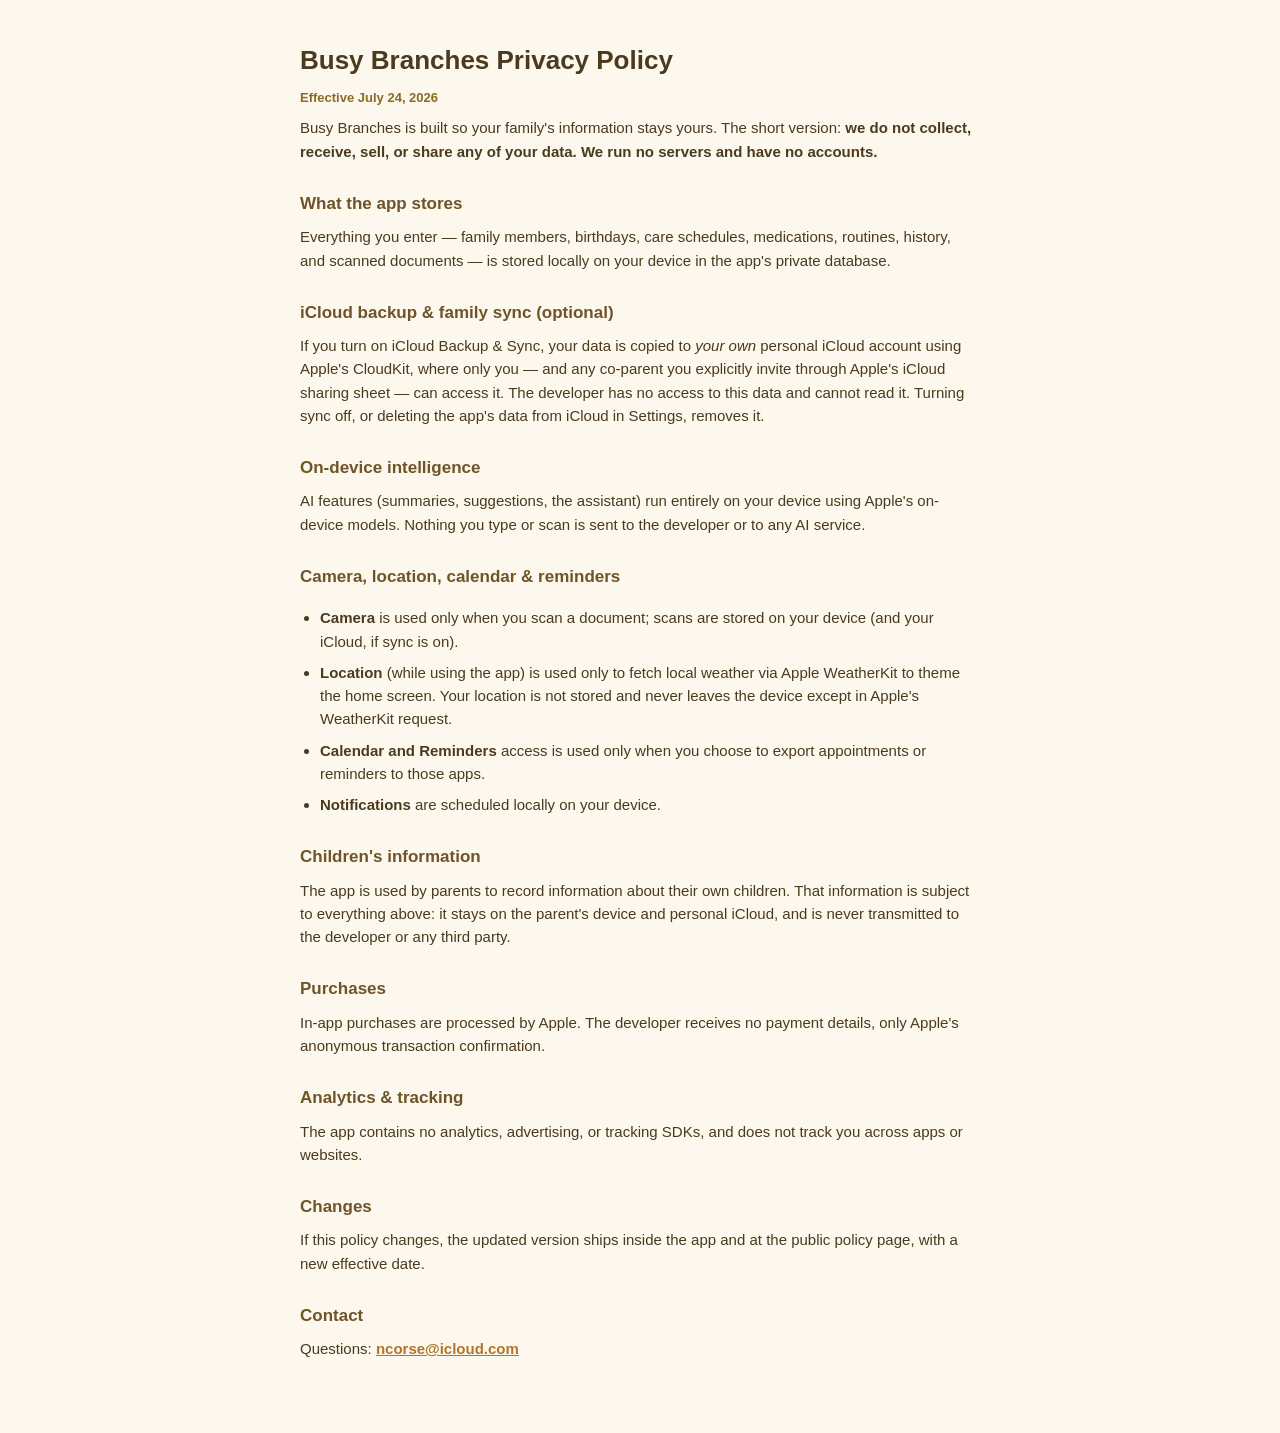
==== privacy.html @ e2dd02a3 "Busy Branches privacy policy and terms of use" ====
<!doctype html><html><head>
<meta charset="utf-8"><meta name="viewport" content="width=device-width, initial-scale=1">
<title>Busy Branches</title>
<style>
  body { font-family: -apple-system, sans-serif; background: #FDF8ED; color: #4A3A1E;
         margin: 0 auto; max-width: 680px; padding: 40px 20px 64px; line-height: 1.55; }
  h1 { font-size: 26px; font-weight: 800; margin: 0 0 4px; }
  h2 { font-size: 17px; font-weight: 800; margin: 28px 0 6px; color: #6E5428; }
  p, li { font-size: 15px; margin: 8px 0; }
  ul { padding-left: 20px; }
  .date { font-size: 13px; color: #8A6A25; font-weight: 600; }
  a { color: #B0742C; font-weight: 700; }
</style></head><body>

    <h1>Busy Branches Privacy Policy</h1>
    <p class="date">Effective July 24, 2026</p>

    <p>Busy Branches is built so your family's information stays yours. The short
    version: <strong>we do not collect, receive, sell, or share any of your
    data. We run no servers and have no accounts.</strong></p>

    <h2>What the app stores</h2>
    <p>Everything you enter — family members, birthdays, care schedules,
    medications, routines, history, and scanned documents — is stored locally on
    your device in the app's private database.</p>

    <h2>iCloud backup &amp; family sync (optional)</h2>
    <p>If you turn on iCloud Backup &amp; Sync, your data is copied to
    <em>your own</em> personal iCloud account using Apple's CloudKit, where only
    you — and any co-parent you explicitly invite through Apple's iCloud sharing
    sheet — can access it. The developer has no access to this data and cannot
    read it. Turning sync off, or deleting the app's data from iCloud in
    Settings, removes it.</p>

    <h2>On-device intelligence</h2>
    <p>AI features (summaries, suggestions, the assistant) run entirely on your
    device using Apple's on-device models. Nothing you type or scan is sent to
    the developer or to any AI service.</p>

    <h2>Camera, location, calendar &amp; reminders</h2>
    <ul>
      <li><strong>Camera</strong> is used only when you scan a document; scans
      are stored on your device (and your iCloud, if sync is on).</li>
      <li><strong>Location</strong> (while using the app) is used only to fetch
      local weather via Apple WeatherKit to theme the home screen. Your location
      is not stored and never leaves the device except in Apple's WeatherKit
      request.</li>
      <li><strong>Calendar and Reminders</strong> access is used only when you
      choose to export appointments or reminders to those apps.</li>
      <li><strong>Notifications</strong> are scheduled locally on your device.</li>
    </ul>

    <h2>Children's information</h2>
    <p>The app is used by parents to record information about their own
    children. That information is subject to everything above: it stays on the
    parent's device and personal iCloud, and is never transmitted to the
    developer or any third party.</p>

    <h2>Purchases</h2>
    <p>In-app purchases are processed by Apple. The developer receives no
    payment details, only Apple's anonymous transaction confirmation.</p>

    <h2>Analytics &amp; tracking</h2>
    <p>The app contains no analytics, advertising, or tracking SDKs, and does
    not track you across apps or websites.</p>

    <h2>Changes</h2>
    <p>If this policy changes, the updated version ships inside the app and at
    the public policy page, with a new effective date.</p>

    <h2>Contact</h2>
    <p>Questions: <a href="mailto:ncorse@icloud.com">ncorse@icloud.com</a></p>
    
</body></html>
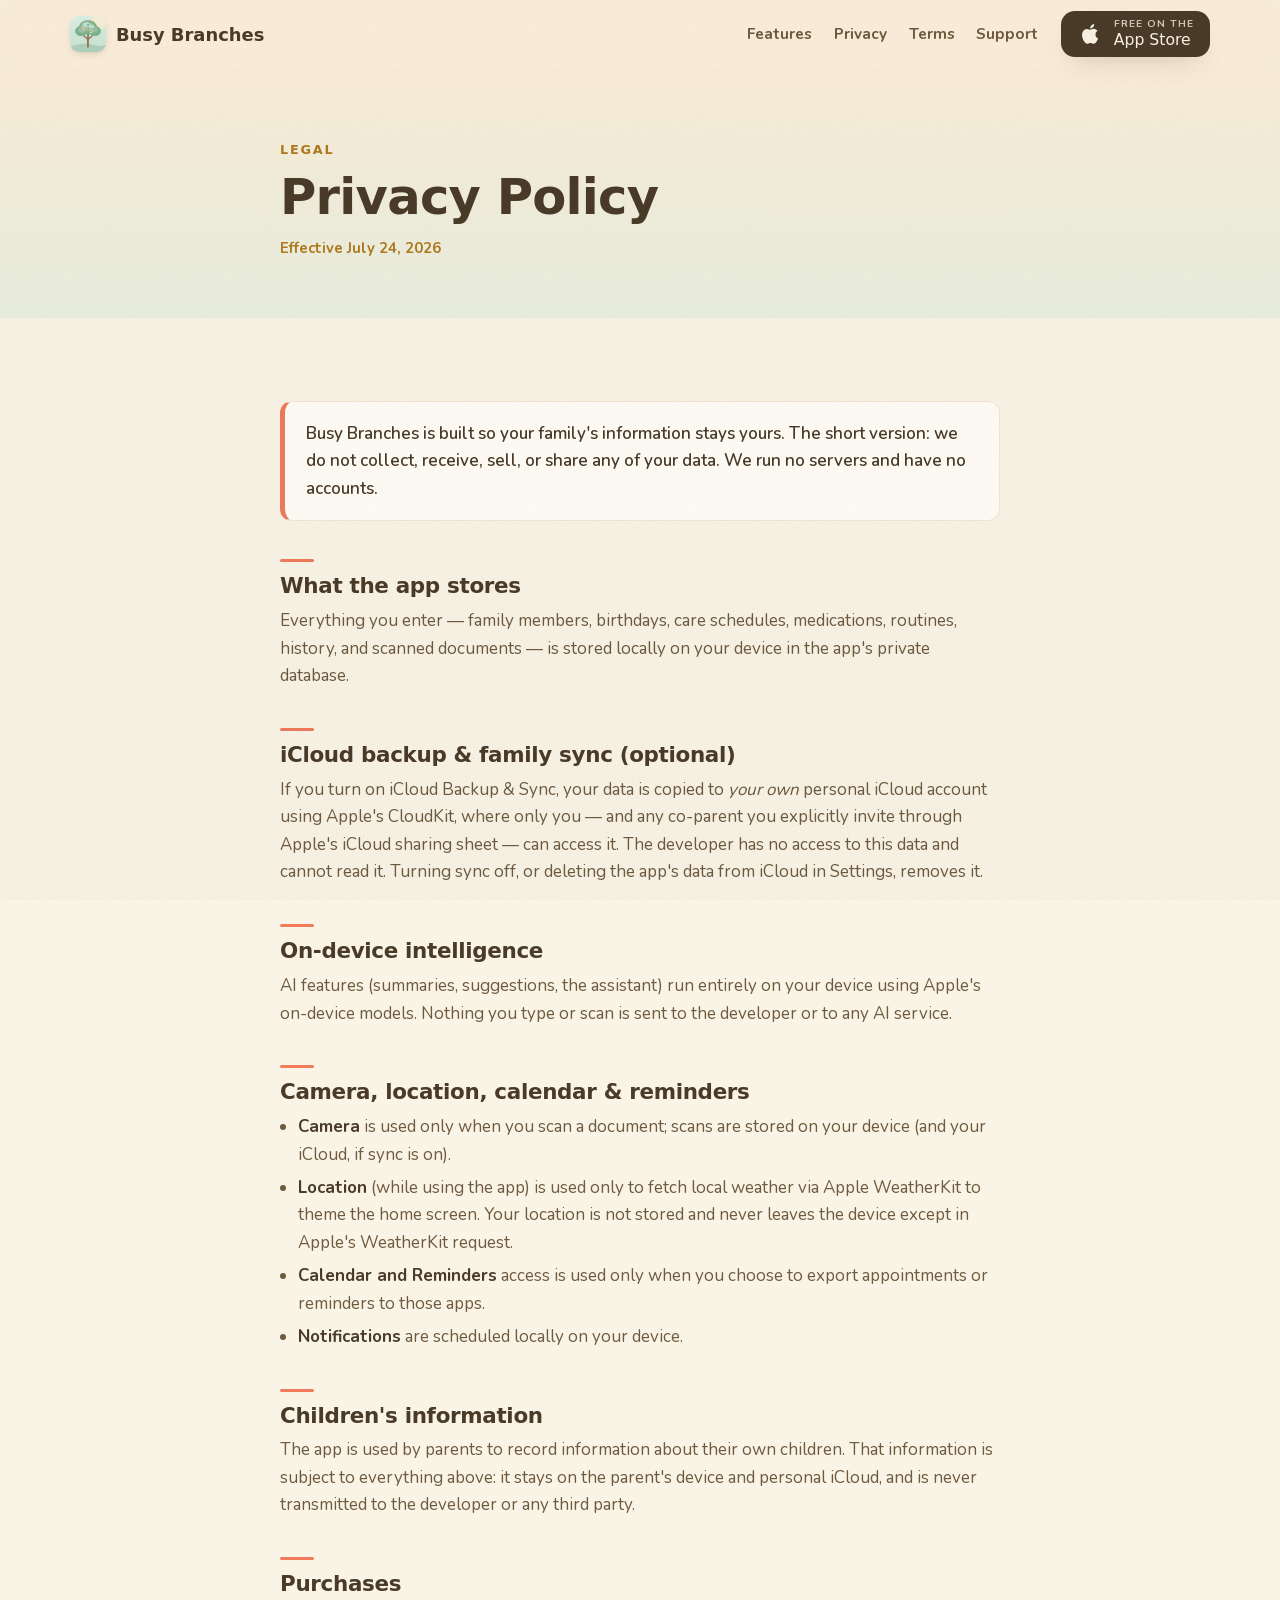
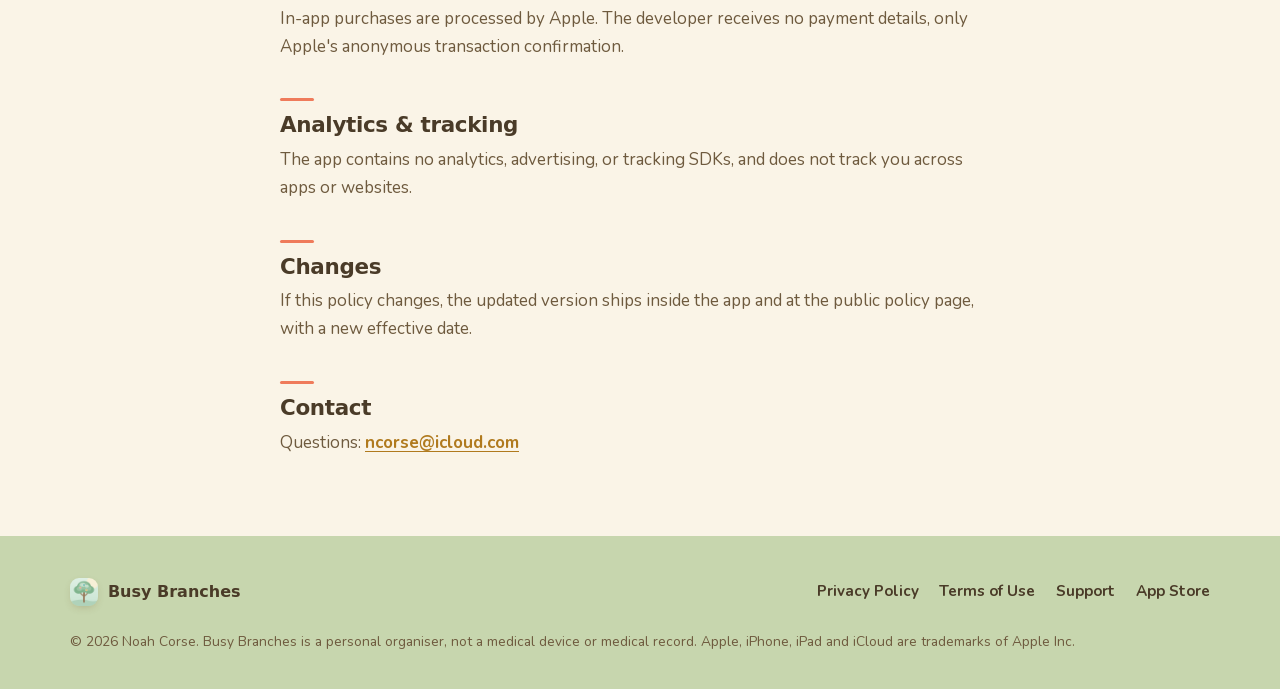
==== commit 7b3becc6: "feat: build the Busy Branches marketing site Replaces the redirect stub with a real four-page site: " ====
--- a/privacy.html
+++ b/privacy.html
@@ -1,74 +1,113 @@
-<!doctype html><html><head>
-<meta charset="utf-8"><meta name="viewport" content="width=device-width, initial-scale=1">
-<title>Busy Branches</title>
-<style>
-  body { font-family: -apple-system, sans-serif; background: #FDF8ED; color: #4A3A1E;
-         margin: 0 auto; max-width: 680px; padding: 40px 20px 64px; line-height: 1.55; }
-  h1 { font-size: 26px; font-weight: 800; margin: 0 0 4px; }
-  h2 { font-size: 17px; font-weight: 800; margin: 28px 0 6px; color: #6E5428; }
-  p, li { font-size: 15px; margin: 8px 0; }
-  ul { padding-left: 20px; }
-  .date { font-size: 13px; color: #8A6A25; font-weight: 600; }
-  a { color: #B0742C; font-weight: 700; }
-</style></head><body>
+<!doctype html>
+<html lang="en">
+<head>
+<meta charset="utf-8">
+<meta name="viewport" content="width=device-width, initial-scale=1">
+<title>Privacy Policy — Busy Branches</title>
+<meta name="description" content="Busy Branches collects nothing. No accounts, no servers, no analytics. Everything your family enters stays on your device and, if you choose, in your own iCloud.">
+<meta name="theme-color" content="#FBEED9">
+<link rel="icon" href="assets/appicon.png">
+<link rel="apple-touch-icon" href="assets/appicon.png">
+<link rel="canonical" href="https://ncorse-create.github.io/busybranches/privacy.html">
+<script>document.documentElement.className += " js";</script>
+<link rel="stylesheet" href="assets/css/site.css">
+</head>
+<body>
 
-    <h1>Busy Branches Privacy Policy</h1>
+<header class="nav" id="nav">
+  <div class="wrap nav-in">
+    <a class="brand" href="./">
+      <img src="assets/appicon.png" alt="" width="36" height="36">
+      Busy Branches
+    </a>
+    <nav class="nav-links">
+      <a href="./#features">Features</a>
+      <a href="privacy.html">Privacy</a>
+      <a href="terms.html">Terms</a>
+      <a href="support.html">Support</a>
+    </nav>
+    <a class="store" href="https://apps.apple.com/us/app/busy-branches/id6788784436">
+      <svg viewBox="0 0 24 24" aria-hidden="true"><path d="M17.05 12.54c-.02-2.3 1.88-3.4 1.96-3.46-1.07-1.56-2.73-1.78-3.32-1.8-1.41-.14-2.76.83-3.48.83-.72 0-1.83-.81-3-.79-1.55.02-2.97.9-3.76 2.28-1.6 2.78-.41 6.9 1.15 9.16.76 1.1 1.67 2.34 2.86 2.3 1.15-.05 1.58-.74 2.97-.74s1.78.74 3 .72c1.24-.02 2.02-1.13 2.78-2.24.87-1.28 1.23-2.52 1.25-2.59-.03-.01-2.4-.92-2.41-3.67zM14.9 5.6c.63-.77 1.06-1.83.94-2.9-.91.04-2.01.61-2.66 1.37-.59.68-1.1 1.76-.96 2.8 1.01.08 2.05-.51 2.68-1.27z"/></svg>
+      <span><span class="k">Free on the</span><span class="v">App Store</span></span>
+    </a>
+  </div>
+</header>
+
+<main>
+
+<section class="page-head">
+  <div class="narrow">
+    <p class="eyebrow">Legal</p>
+    <h1>Privacy Policy</h1>
     <p class="date">Effective July 24, 2026</p>
+  </div>
+</section>
 
-    <p>Busy Branches is built so your family's information stays yours. The short
-    version: <strong>we do not collect, receive, sell, or share any of your
-    data. We run no servers and have no accounts.</strong></p>
+<article class="section doc" style="padding-top:clamp(2.4rem,5vw,3.6rem)">
+  <div class="narrow">
+
+    <div class="callout">
+      <p>Busy Branches is built so your family's information stays yours. The short version: we do not collect, receive, sell, or share any of your data. We run no servers and have no accounts.</p>
+    </div>
 
     <h2>What the app stores</h2>
-    <p>Everything you enter — family members, birthdays, care schedules,
-    medications, routines, history, and scanned documents — is stored locally on
-    your device in the app's private database.</p>
+    <p>Everything you enter — family members, birthdays, care schedules, medications, routines, history, and scanned documents — is stored locally on your device in the app's private database.</p>
 
     <h2>iCloud backup &amp; family sync (optional)</h2>
-    <p>If you turn on iCloud Backup &amp; Sync, your data is copied to
-    <em>your own</em> personal iCloud account using Apple's CloudKit, where only
-    you — and any co-parent you explicitly invite through Apple's iCloud sharing
-    sheet — can access it. The developer has no access to this data and cannot
-    read it. Turning sync off, or deleting the app's data from iCloud in
-    Settings, removes it.</p>
+    <p>If you turn on iCloud Backup &amp; Sync, your data is copied to <em>your own</em> personal iCloud account using Apple's CloudKit, where only you — and any co-parent you explicitly invite through Apple's iCloud sharing sheet — can access it. The developer has no access to this data and cannot read it. Turning sync off, or deleting the app's data from iCloud in Settings, removes it.</p>
 
     <h2>On-device intelligence</h2>
-    <p>AI features (summaries, suggestions, the assistant) run entirely on your
-    device using Apple's on-device models. Nothing you type or scan is sent to
-    the developer or to any AI service.</p>
+    <p>AI features (summaries, suggestions, the assistant) run entirely on your device using Apple's on-device models. Nothing you type or scan is sent to the developer or to any AI service.</p>
 
     <h2>Camera, location, calendar &amp; reminders</h2>
     <ul>
-      <li><strong>Camera</strong> is used only when you scan a document; scans
-      are stored on your device (and your iCloud, if sync is on).</li>
-      <li><strong>Location</strong> (while using the app) is used only to fetch
-      local weather via Apple WeatherKit to theme the home screen. Your location
-      is not stored and never leaves the device except in Apple's WeatherKit
-      request.</li>
-      <li><strong>Calendar and Reminders</strong> access is used only when you
-      choose to export appointments or reminders to those apps.</li>
+      <li><strong>Camera</strong> is used only when you scan a document; scans are stored on your device (and your iCloud, if sync is on).</li>
+      <li><strong>Location</strong> (while using the app) is used only to fetch local weather via Apple WeatherKit to theme the home screen. Your location is not stored and never leaves the device except in Apple's WeatherKit request.</li>
+      <li><strong>Calendar and Reminders</strong> access is used only when you choose to export appointments or reminders to those apps.</li>
       <li><strong>Notifications</strong> are scheduled locally on your device.</li>
     </ul>
 
     <h2>Children's information</h2>
-    <p>The app is used by parents to record information about their own
-    children. That information is subject to everything above: it stays on the
-    parent's device and personal iCloud, and is never transmitted to the
-    developer or any third party.</p>
+    <p>The app is used by parents to record information about their own children. That information is subject to everything above: it stays on the parent's device and personal iCloud, and is never transmitted to the developer or any third party.</p>
 
     <h2>Purchases</h2>
-    <p>In-app purchases are processed by Apple. The developer receives no
-    payment details, only Apple's anonymous transaction confirmation.</p>
+    <p>In-app purchases are processed by Apple. The developer receives no payment details, only Apple's anonymous transaction confirmation.</p>
 
     <h2>Analytics &amp; tracking</h2>
-    <p>The app contains no analytics, advertising, or tracking SDKs, and does
-    not track you across apps or websites.</p>
+    <p>The app contains no analytics, advertising, or tracking SDKs, and does not track you across apps or websites.</p>
 
     <h2>Changes</h2>
-    <p>If this policy changes, the updated version ships inside the app and at
-    the public policy page, with a new effective date.</p>
+    <p>If this policy changes, the updated version ships inside the app and at the public policy page, with a new effective date.</p>
 
     <h2>Contact</h2>
     <p>Questions: <a href="mailto:ncorse@icloud.com">ncorse@icloud.com</a></p>
-    
-</body></html>+
+  </div>
+</article>
+
+</main>
+
+<footer class="foot">
+  <div class="wrap foot-in">
+    <a class="brand" href="./"><img src="assets/appicon.png" alt="" width="28" height="28" style="width:28px;height:28px">Busy Branches</a>
+    <nav>
+      <a href="privacy.html">Privacy Policy</a>
+      <a href="terms.html">Terms of Use</a>
+      <a href="support.html">Support</a>
+      <a href="https://apps.apple.com/us/app/busy-branches/id6788784436">App Store</a>
+    </nav>
+    <p class="fine">© 2026 Noah Corse. Busy Branches is a personal organiser, not a medical device or medical record. Apple, iPhone, iPad and iCloud are trademarks of Apple Inc.</p>
+  </div>
+</footer>
+
+<script>
+(function () {
+  var nav = document.getElementById('nav');
+  var onScroll = function () { nav.classList.toggle('scrolled', window.scrollY > 8); };
+  onScroll();
+  window.addEventListener('scroll', onScroll, { passive: true });
+})();
+</script>
+
+</body>
+</html>
--- a/assets/css/site.css
+++ b/assets/css/site.css
@@ -0,0 +1,645 @@
+/* Busy Branches — marketing site
+   Palette lifted verbatim from the app: FamilyCare/Theme/Theme.swift (Theme.goldenHour)
+   and FamilyCare/Theme/TreeTheme.swift (FCTheme.preset(.goldenHour)).
+   Fonts are self-hosted — this site makes zero third-party requests, same promise as the app. */
+
+/* ---------- fonts ---------- */
+@font-face {
+  font-family: 'Fredoka';
+  src: url('../fonts/Fredoka-latin.woff2') format('woff2');
+  font-weight: 300 700;
+  font-display: swap;
+  unicode-range: U+0000-00FF, U+0131, U+0152-0153, U+02BB-02BC, U+02C6, U+02DA, U+02DC, U+2000-206F, U+2074, U+20AC, U+2122, U+2191, U+2193, U+2212, U+2215, U+FEFF, U+FFFD;
+}
+@font-face {
+  font-family: 'Fredoka';
+  src: url('../fonts/Fredoka-latin-ext.woff2') format('woff2');
+  font-weight: 300 700;
+  font-display: swap;
+  unicode-range: U+0100-02BA, U+02BD-02C5, U+02C7-02CC, U+02CE-02D7, U+02DD-02FF, U+1E00-1EFF, U+2020, U+20A0-20AB, U+2113, U+2C60-2C7F, U+A720-A7FF;
+}
+@font-face {
+  font-family: 'Nunito';
+  src: url('../fonts/Nunito-latin.woff2') format('woff2');
+  font-weight: 200 900;
+  font-display: swap;
+  unicode-range: U+0000-00FF, U+0131, U+0152-0153, U+02BB-02BC, U+02C6, U+02DA, U+02DC, U+2000-206F, U+2074, U+20AC, U+2122, U+2191, U+2193, U+2212, U+2215, U+FEFF, U+FFFD;
+}
+@font-face {
+  font-family: 'Nunito';
+  src: url('../fonts/Nunito-latin-ext.woff2') format('woff2');
+  font-weight: 200 900;
+  font-display: swap;
+  unicode-range: U+0100-02BA, U+02BD-02C5, U+02C7-02CC, U+02CE-02D7, U+02DD-02FF, U+1E00-1EFF, U+2020, U+20A0-20AB, U+2113, U+2C60-2C7F, U+A720-A7FF;
+}
+
+/* ---------- tokens ---------- */
+:root {
+  /* chrome (Theme.goldenHour) */
+  --cream:       #FAF4E7;
+  --surface:     #FFFDF6;
+  --surface-alt: #F7EDD3;
+  --stroke:      #F1E8D2;
+  --ink:         #4A3B28;
+  --muted:       #6E5A3E;
+  --faint:       #B0A183;
+  --coral:       #EF7B5B;
+  --coral-soft:  #FDEAE2;
+  --gold:        #B07A1E;
+  --amber:       #E8A33D;
+  --amber-bg:    #FCEFD8;
+
+  /* scene (FCTheme.preset(.goldenHour)) */
+  --sky-1:    #FBEED9;
+  --sky-2:    #F7E3C8;
+  --sky-3:    #F2E9D8;
+  --sky-4:    #EAEFE0;
+  --canopy-1: #8FAF7A;
+  --canopy-2: #A9C48E;
+  --canopy-3: #C9DCA8;
+  --rim:      #E3D48F;
+  --trunk:    #8A6A47;
+  --ground-1: #E4D9B8;
+  --ground-m: #D8E0BC;
+  --ground-2: #C7D6AE;
+  --grass:    #A8BC82;
+
+  --shadow:      rgba(110, 84, 40, .30);
+  --shadow-soft: rgba(110, 84, 40, .12);
+
+  --radius: 22px;          /* Metrics.cardRadius */
+  --radius-sm: 12px;       /* Metrics.chipRadius */
+  --gutter: 20px;          /* Metrics.gutter */
+  --wrap: 1140px;
+
+  --display: 'Fredoka', ui-rounded, 'SF Pro Rounded', system-ui, sans-serif;
+  --body: 'Nunito', ui-rounded, 'SF Pro Rounded', system-ui, sans-serif;
+}
+
+/* ---------- base ---------- */
+*, *::before, *::after { box-sizing: border-box; }
+
+html { scroll-behavior: smooth; }
+
+body {
+  margin: 0;
+  background: var(--cream);
+  color: var(--ink);
+  font-family: var(--body);
+  font-size: 17px;
+  line-height: 1.62;
+  -webkit-font-smoothing: antialiased;
+  overflow-x: hidden;
+}
+
+/* Warm paper grain over the whole page — keeps the flat fills from reading as
+   digital. Pointer-events off so it never eats a click. */
+body::after {
+  content: '';
+  position: fixed;
+  inset: 0;
+  z-index: 999;
+  pointer-events: none;
+  opacity: .30;
+  mix-blend-mode: multiply;
+  background-image: url("data:image/svg+xml,%3Csvg xmlns='http://www.w3.org/2000/svg' width='160' height='160'%3E%3Cfilter id='n'%3E%3CfeTurbulence type='fractalNoise' baseFrequency='.82' numOctaves='3'/%3E%3CfeColorMatrix type='saturate' values='0'/%3E%3C/filter%3E%3Crect width='160' height='160' filter='url(%23n)' opacity='.42'/%3E%3C/svg%3E");
+}
+
+h1, h2, h3, h4 {
+  font-family: var(--display);
+  font-weight: 600;
+  line-height: 1.08;
+  letter-spacing: -.015em;
+  margin: 0;
+  text-wrap: balance;
+}
+
+p { margin: 0 0 1em; }
+p:last-child { margin-bottom: 0; }
+
+a { color: var(--gold); font-weight: 700; text-decoration-thickness: .08em; text-underline-offset: .18em; }
+a:hover { color: var(--coral); }
+
+/* height:auto is load-bearing — the width/height attributes on the screenshots
+   are there to reserve layout space, and without this they'd be used verbatim. */
+img { max-width: 100%; height: auto; display: block; }
+
+:focus-visible {
+  outline: 3px solid var(--coral);
+  outline-offset: 3px;
+  border-radius: 6px;
+}
+
+.wrap { width: min(100% - 2.5rem, var(--wrap)); margin-inline: auto; }
+.narrow { width: min(100% - 2.5rem, 720px); margin-inline: auto; }
+
+.eyebrow {
+  font-family: var(--display);
+  font-size: .8rem;
+  font-weight: 600;
+  letter-spacing: .14em;
+  text-transform: uppercase;
+  color: var(--gold);
+  margin: 0 0 .7rem;
+}
+
+.lede { font-size: 1.16rem; color: var(--muted); }
+
+/* ---------- buttons ---------- */
+.btn {
+  display: inline-flex;
+  align-items: center;
+  gap: .55rem;
+  font-family: var(--display);
+  font-weight: 600;
+  font-size: 1.02rem;
+  padding: .85rem 1.5rem;
+  border-radius: 999px;
+  border: 0;
+  text-decoration: none;
+  cursor: pointer;
+  transition: transform .22s cubic-bezier(.34, 1.4, .5, 1), box-shadow .22s ease, background .22s ease;
+}
+.btn-primary {
+  background: var(--coral);
+  color: #fff;
+  box-shadow: 0 10px 24px -8px rgba(239, 123, 91, .75);
+}
+.btn-primary:hover { transform: translateY(-2px) scale(1.02); color: #fff; box-shadow: 0 16px 30px -10px rgba(239, 123, 91, .85); }
+.btn-primary:active { transform: translateY(0) scale(.99); }
+.btn-ghost {
+  background: var(--surface);
+  color: var(--ink);
+  border: 1.5px solid var(--stroke);
+}
+.btn-ghost:hover { transform: translateY(-2px); color: var(--ink); border-color: var(--rim); }
+
+/* Apple-style store lockup, drawn in CSS so there's no remote badge image. */
+.store {
+  display: inline-flex;
+  align-items: center;
+  gap: .7rem;
+  background: var(--ink);
+  color: var(--cream);
+  padding: .7rem 1.4rem .75rem;
+  border-radius: 14px;
+  text-decoration: none;
+  font-family: var(--body);
+  box-shadow: 0 12px 26px -12px var(--shadow);
+  transition: transform .22s cubic-bezier(.34, 1.4, .5, 1), box-shadow .22s ease;
+}
+.store:hover { transform: translateY(-2px) scale(1.015); color: var(--cream); box-shadow: 0 18px 32px -14px var(--shadow); }
+.store svg { width: 26px; height: 26px; flex: none; fill: currentColor; }
+.store span { display: block; line-height: 1.12; }
+.store .k { font-size: .64rem; letter-spacing: .1em; text-transform: uppercase; opacity: .78; font-weight: 700; }
+.store .v { font-family: var(--display); font-size: 1.12rem; font-weight: 500; }
+
+/* ---------- nav ---------- */
+.nav {
+  position: sticky;
+  top: 0;
+  z-index: 60;
+  backdrop-filter: saturate(1.4) blur(14px);
+  -webkit-backdrop-filter: saturate(1.4) blur(14px);
+  background: color-mix(in srgb, var(--sky-1) 82%, transparent);
+  border-bottom: 1px solid transparent;
+  transition: border-color .3s ease, background .3s ease;
+}
+.nav.scrolled { border-bottom-color: var(--stroke); background: color-mix(in srgb, var(--cream) 90%, transparent); }
+.nav-in {
+  display: flex;
+  align-items: center;
+  gap: 1.4rem;
+  padding: .7rem 0;
+}
+.brand {
+  display: flex;
+  align-items: center;
+  gap: .62rem;
+  font-family: var(--display);
+  font-weight: 600;
+  font-size: 1.12rem;
+  color: var(--ink);
+  text-decoration: none;
+  margin-right: auto;
+}
+.brand img { width: 36px; height: 36px; border-radius: 9px; box-shadow: 0 3px 8px -3px var(--shadow); }
+.nav-links { display: flex; gap: 1.35rem; }
+.nav-links a {
+  color: var(--muted);
+  font-weight: 700;
+  font-size: .96rem;
+  text-decoration: none;
+  position: relative;
+}
+.nav-links a::after {
+  content: '';
+  position: absolute;
+  left: 0; right: 100%; bottom: -4px;
+  height: 2px;
+  border-radius: 2px;
+  background: var(--coral);
+  transition: right .28s ease;
+}
+.nav-links a:hover { color: var(--ink); }
+.nav-links a:hover::after { right: 0; }
+.nav .store { padding: .5rem 1rem .55rem; }
+.nav .store .v { font-size: .98rem; }
+
+@media (max-width: 800px) {
+  .nav-links { display: none; }
+}
+
+/* ---------- hero ---------- */
+.hero {
+  position: relative;
+  /* bottom padding reserves the hill band so copy never sits under it */
+  padding: clamp(3rem, 7vw, 5.5rem) 0 clamp(105px, 13vw, 190px);
+  background:
+    linear-gradient(180deg, var(--sky-1) 0%, var(--sky-2) 34%, var(--sky-3) 62%, var(--sky-4) 100%);
+  overflow: hidden;
+}
+.hero-grid {
+  position: relative;
+  z-index: 3;
+  display: grid;
+  grid-template-columns: 1.06fr .94fr;
+  gap: clamp(1.5rem, 4vw, 3.5rem);
+  align-items: end;
+}
+.hero-copy { padding-bottom: clamp(.5rem, 2vw, 1.5rem); }
+.hero h1 {
+  font-size: clamp(2.6rem, 6.2vw, 4.35rem);
+  margin-bottom: 1.1rem;
+}
+.hero h1 .leaf { color: var(--canopy-1); }
+.hero .lede { font-size: clamp(1.08rem, 1.7vw, 1.28rem); max-width: 30ch; }
+.hero-cta { display: flex; flex-wrap: wrap; gap: .9rem; align-items: center; margin-top: 1.9rem; }
+.hero-note {
+  margin-top: 1.15rem;
+  font-size: .93rem;
+  font-weight: 700;
+  color: var(--muted);
+  display: flex;
+  align-items: center;
+  gap: .5rem;
+}
+.hero-note svg { width: 15px; height: 15px; fill: var(--canopy-1); flex: none; }
+
+/* the phone rises out of the hills — the negative margin lets it dip into the
+   hill band the hero's bottom padding reserved, so its cropped base is hidden */
+.hero-shot {
+  position: relative;
+  justify-self: center;
+  width: min(100%, 340px);
+  filter: drop-shadow(0 34px 44px rgba(110, 84, 40, .26));
+  margin-bottom: calc(-1 * clamp(70px, 9vw, 130px));
+}
+
+/* sun + clouds live behind everything */
+.hero-sun {
+  position: absolute;
+  top: -70px; right: 8%;
+  width: 320px; height: 320px;
+  border-radius: 50%;
+  background: radial-gradient(circle, #FFF6DF 0%, rgba(227, 212, 143, .55) 45%, rgba(227, 212, 143, 0) 70%);
+  z-index: 1;
+}
+.cloud {
+  position: absolute;
+  z-index: 2;
+  fill: rgba(255, 253, 246, .82);
+  animation: drift 62s linear infinite;
+}
+/* Clouds stay in the band above the headline. They drift behind the copy, and
+   the copy has no backdrop, so anything lower would read as a smudge on the type. */
+.cloud.c1 { top: -6px; width: 150px; animation-duration: 78s; opacity: .55; }
+.cloud.c2 { top: 52px; width: 96px; animation-duration: 106s; animation-delay: -34s; opacity: .4; }
+
+@keyframes drift {
+  from { transform: translateX(-24vw); }
+  to   { transform: translateX(112vw); }
+}
+
+/* hills sit at the bottom of the hero and the phone overlaps them */
+.hero-hills {
+  position: absolute;
+  left: 0; right: 0; bottom: -1px;
+  z-index: 4;
+  pointer-events: none;
+  display: block;
+  width: 100%;
+}
+
+/* ---------- section shells ---------- */
+.section { padding: clamp(4rem, 8vw, 6.5rem) 0; position: relative; }
+.section-head { max-width: 44ch; margin-bottom: clamp(2.2rem, 4vw, 3.4rem); }
+.section-head h2 { font-size: clamp(2rem, 3.6vw, 2.85rem); margin-bottom: .8rem; }
+
+/* ---------- feature rows ---------- */
+.feature {
+  display: grid;
+  grid-template-columns: 1fr 1fr;
+  gap: clamp(2rem, 6vw, 5rem);
+  align-items: center;
+  padding: clamp(2.2rem, 5vw, 3.6rem) 0;
+}
+/* The .section-head is .wrap's first child, so the feature rows are children
+   2..5 — odd parity is what alternates them starting with media on the right. */
+.feature:nth-child(odd) .feature-media { order: -1; }
+.feature-text h3 { font-size: clamp(1.6rem, 2.6vw, 2.15rem); margin-bottom: .85rem; }
+.feature-text p { color: var(--muted); }
+
+.feature-list { list-style: none; padding: 0; margin: 1.3rem 0 0; display: grid; gap: .62rem; }
+.feature-list li {
+  display: flex;
+  gap: .68rem;
+  align-items: flex-start;
+  font-weight: 600;
+  font-size: 1rem;
+}
+.feature-list li::before {
+  content: '';
+  flex: none;
+  width: 20px; height: 20px;
+  margin-top: .18rem;
+  border-radius: 50%;
+  background: var(--coral-soft) url("data:image/svg+xml,%3Csvg xmlns='http://www.w3.org/2000/svg' viewBox='0 0 24 24' fill='none' stroke='%23EF7B5B' stroke-width='3.4' stroke-linecap='round' stroke-linejoin='round'%3E%3Cpolyline points='20 6 9 17 4 12'/%3E%3C/svg%3E") center / 13px no-repeat;
+}
+
+/* a phone standing on soft ground */
+.phone {
+  position: relative;
+  width: min(100%, 320px);
+  margin-inline: auto;
+}
+.phone img { border-radius: 0; filter: drop-shadow(0 26px 36px rgba(110, 84, 40, .24)); }
+.phone::after {
+  content: '';
+  position: absolute;
+  left: 8%; right: 8%;
+  bottom: -22px;
+  height: 26px;
+  border-radius: 50%;
+  background: radial-gradient(ellipse, var(--shadow) 0%, rgba(110, 84, 40, 0) 72%);
+  z-index: -1;
+}
+.phone.tilt { transform: rotate(-2.2deg); transition: transform .5s cubic-bezier(.2, .9, .3, 1.1); }
+.feature:nth-child(odd) .phone.tilt { transform: rotate(2.2deg); }
+.phone.tilt:hover { transform: rotate(0deg) translateY(-6px); }
+
+/* ---------- privacy band — the one dark moment ---------- */
+.band {
+  position: relative;
+  background: var(--ink);
+  color: var(--sky-1);
+  padding: clamp(4rem, 8vw, 6rem) 0;
+  overflow: hidden;
+}
+.band::before {
+  content: '';
+  position: absolute;
+  inset: 0;
+  background: radial-gradient(60% 90% at 78% 18%, rgba(227, 212, 143, .16), transparent 62%);
+}
+.band > * { position: relative; }
+.band h2 { font-size: clamp(2rem, 3.8vw, 2.9rem); color: var(--sky-1); margin-bottom: 1rem; }
+.band p { color: rgba(251, 238, 217, .82); }
+.band a { color: var(--rim); }
+.band a:hover { color: #fff; }
+.band-grid {
+  display: grid;
+  grid-template-columns: 1.15fr .85fr;
+  gap: clamp(2rem, 6vw, 4.5rem);
+  align-items: center;
+}
+.privacy-points { list-style: none; padding: 0; margin: 1.6rem 0 0; display: grid; gap: 1rem; }
+.privacy-points li { display: flex; gap: .85rem; align-items: flex-start; }
+.privacy-points strong { font-family: var(--display); font-weight: 600; display: block; color: var(--sky-1); font-size: 1.06rem; }
+.privacy-points span { color: rgba(251, 238, 217, .74); font-size: .97rem; line-height: 1.5; }
+.privacy-points .dot {
+  flex: none;
+  width: 34px; height: 34px;
+  border-radius: 50%;
+  background: rgba(201, 220, 168, .16);
+  display: grid;
+  place-items: center;
+}
+.privacy-points .dot svg { width: 17px; height: 17px; fill: var(--canopy-3); }
+
+/* ---------- gallery rail ---------- */
+.rail {
+  display: flex;
+  gap: 1.4rem;
+  overflow-x: auto;
+  scroll-snap-type: x mandatory;
+  padding: .6rem calc(50vw - var(--wrap) / 2) 2.6rem;
+  scrollbar-width: thin;
+  scrollbar-color: var(--rim) transparent;
+}
+@media (max-width: 1180px) { .rail { padding-inline: 1.25rem; } }
+.rail::-webkit-scrollbar { height: 8px; }
+.rail::-webkit-scrollbar-thumb { background: var(--rim); border-radius: 99px; }
+.rail figure {
+  margin: 0;
+  flex: none;
+  width: 234px;
+  scroll-snap-align: center;
+}
+.rail img {
+  filter: drop-shadow(0 18px 26px rgba(110, 84, 40, .2));
+  transition: transform .4s cubic-bezier(.2, .9, .3, 1.1);
+}
+.rail figure:hover img { transform: translateY(-8px); }
+.rail figcaption {
+  margin-top: 1rem;
+  font-family: var(--display);
+  font-weight: 500;
+  font-size: .95rem;
+  color: var(--muted);
+  text-align: center;
+}
+
+/* ---------- pricing ---------- */
+.plans {
+  display: grid;
+  grid-template-columns: repeat(2, minmax(0, 1fr));
+  gap: 1.5rem;
+  align-items: start;
+}
+.plan {
+  background: var(--surface);
+  border: 1.5px solid var(--stroke);
+  border-radius: var(--radius);
+  padding: 1.9rem 1.7rem;
+  box-shadow: 0 18px 30px -24px var(--shadow);
+}
+.plan.pro { border-color: var(--rim); background: linear-gradient(170deg, var(--surface) 0%, var(--amber-bg) 100%); }
+.plan h3 { font-size: 1.42rem; margin-bottom: .3rem; }
+.plan .price { font-family: var(--display); font-weight: 600; font-size: 2.1rem; color: var(--ink); line-height: 1.1; }
+.plan .price small { font-family: var(--body); font-size: .92rem; font-weight: 700; color: var(--faint); }
+.plan ul { list-style: none; padding: 0; margin: 1.2rem 0 0; display: grid; gap: .5rem; }
+.plan li { display: flex; gap: .6rem; font-size: .98rem; color: var(--muted); font-weight: 600; }
+.plan li::before { content: '✦'; color: var(--gold); flex: none; }
+.tag {
+  display: inline-block;
+  font-family: var(--display);
+  font-size: .7rem;
+  letter-spacing: .1em;
+  text-transform: uppercase;
+  font-weight: 600;
+  padding: .28rem .7rem;
+  border-radius: 999px;
+  background: var(--coral-soft);
+  color: var(--coral);
+  margin-bottom: .9rem;
+}
+.plan.pro .tag { background: rgba(176, 122, 30, .14); color: var(--gold); }
+
+/* ---------- faq ---------- */
+.faq { display: grid; gap: .75rem; max-width: 780px; }
+.faq details {
+  background: var(--surface);
+  border: 1.5px solid var(--stroke);
+  border-radius: var(--radius-sm);
+  padding: 1.05rem 1.3rem;
+  transition: border-color .25s ease;
+}
+.faq details[open] { border-color: var(--rim); }
+.faq summary {
+  cursor: pointer;
+  list-style: none;
+  font-family: var(--display);
+  font-weight: 500;
+  font-size: 1.06rem;
+  display: flex;
+  align-items: center;
+  gap: .8rem;
+}
+.faq summary::-webkit-details-marker { display: none; }
+.faq summary::after {
+  content: '';
+  margin-left: auto;
+  flex: none;
+  width: 11px; height: 11px;
+  border-right: 2.6px solid var(--gold);
+  border-bottom: 2.6px solid var(--gold);
+  transform: rotate(45deg) translate(-2px, -2px);
+  transition: transform .3s cubic-bezier(.34, 1.3, .5, 1);
+}
+.faq details[open] summary::after { transform: rotate(-135deg) translate(-2px, -2px); }
+.faq p { margin-top: .8rem; color: var(--muted); font-size: 1rem; }
+
+/* ---------- closing call ---------- */
+.closer {
+  position: relative;
+  text-align: center;
+  padding: clamp(4rem, 8vw, 6rem) 0 0;
+  background: linear-gradient(180deg, var(--cream) 0%, var(--sky-4) 100%);
+  overflow: hidden;
+}
+.closer h2 { font-size: clamp(2.1rem, 4.4vw, 3.2rem); margin-bottom: 1rem; }
+.closer .lede { margin-inline: auto; max-width: 46ch; }
+.closer .store { margin-top: 2rem; }
+.closer-hills { display: block; width: 100%; margin-top: clamp(2rem, 5vw, 3.5rem); }
+
+/* ---------- footer ---------- */
+.foot {
+  background: var(--ground-2);
+  padding: 2.6rem 0 2.2rem;
+  font-size: .95rem;
+}
+.foot-in { display: flex; flex-wrap: wrap; gap: 1.2rem 2rem; align-items: center; }
+.foot .brand { font-size: 1rem; }
+.foot nav { display: flex; flex-wrap: wrap; gap: 1.3rem; margin-left: auto; }
+.foot nav a { color: var(--ink); font-weight: 700; text-decoration: none; }
+.foot nav a:hover { text-decoration: underline; }
+.foot .fine { width: 100%; color: var(--muted); font-size: .86rem; margin-top: .4rem; }
+
+/* ---------- reveal on load / scroll ----------
+   Progressive enhancement: content is visible by default and only starts
+   hidden once the inline head script has proved JavaScript is running. With
+   JS off (or broken) the page reads normally instead of rendering blank. */
+.js .reveal { opacity: 0; transform: translateY(22px); }
+.js .reveal.in { opacity: 1; transform: none; transition: opacity .7s ease, transform .7s cubic-bezier(.2, .8, .3, 1); }
+.js .reveal.d1 { transition-delay: .09s; }
+.js .reveal.d2 { transition-delay: .18s; }
+.js .reveal.d3 { transition-delay: .27s; }
+.js .reveal.d4 { transition-delay: .36s; }
+
+/* ---------- article pages (privacy / terms / support) ---------- */
+.page-head {
+  background: linear-gradient(180deg, var(--sky-1) 0%, var(--sky-4) 100%);
+  padding: clamp(2.8rem, 6vw, 4.4rem) 0 clamp(2.4rem, 5vw, 3.6rem);
+  position: relative;
+  overflow: hidden;
+}
+.page-head h1 { font-size: clamp(2.1rem, 4.6vw, 3.1rem); }
+.page-head .date { font-family: var(--body); font-weight: 700; color: var(--gold); font-size: .93rem; margin-top: .7rem; }
+
+.doc { padding: clamp(2.4rem, 5vw, 3.6rem) 0 clamp(3.5rem, 7vw, 5rem); }
+.doc h2 {
+  font-size: 1.34rem;
+  margin: 2.4rem 0 .6rem;
+  color: var(--ink);
+}
+.doc h2:first-child { margin-top: 0; }
+.doc h2::before {
+  content: '';
+  display: block;
+  width: 34px;
+  height: 3px;
+  border-radius: 2px;
+  background: var(--coral);
+  margin-bottom: .75rem;
+}
+.doc p, .doc li { color: var(--muted); }
+.doc ul { padding-left: 1.15rem; margin: .6rem 0 1rem; }
+.doc li { margin: .35rem 0; }
+.doc strong { color: var(--ink); }
+.callout {
+  background: var(--surface);
+  border: 1.5px solid var(--stroke);
+  border-left: 5px solid var(--coral);
+  border-radius: var(--radius-sm);
+  padding: 1.1rem 1.3rem;
+  margin: 1.6rem 0;
+}
+.callout p { color: var(--ink); font-weight: 600; }
+
+/* support page cards */
+.cards { display: grid; grid-template-columns: repeat(auto-fit, minmax(250px, 1fr)); gap: 1.3rem; }
+.card {
+  background: var(--surface);
+  border: 1.5px solid var(--stroke);
+  border-radius: var(--radius);
+  padding: 1.5rem 1.45rem;
+  box-shadow: 0 18px 30px -26px var(--shadow);
+}
+.card h3 { font-size: 1.16rem; margin-bottom: .5rem; }
+.card p { color: var(--muted); font-size: .97rem; }
+
+/* ---------- responsive ---------- */
+@media (max-width: 900px) {
+  .hero-grid { grid-template-columns: 1fr; }
+  .hero-copy { padding-bottom: 1.5rem; text-align: center; }
+  .hero .lede { margin-inline: auto; }
+  .hero-cta, .hero-note { justify-content: center; }
+  .hero-shot { width: min(76%, 300px); }
+  .feature { grid-template-columns: 1fr; gap: 2.2rem; }
+  .feature:nth-child(odd) .feature-media { order: 0; }
+  .band-grid { grid-template-columns: 1fr; }
+  .plans { grid-template-columns: 1fr; }
+  .section-head { margin-inline: auto; text-align: center; }
+  .foot nav { margin-left: 0; }
+}
+
+@media (prefers-reduced-motion: reduce) {
+  html { scroll-behavior: auto; }
+  *, *::before, *::after {
+    animation-duration: .001ms !important;
+    animation-iteration-count: 1 !important;
+    transition-duration: .001ms !important;
+  }
+  .js .reveal { opacity: 1; transform: none; }
+}
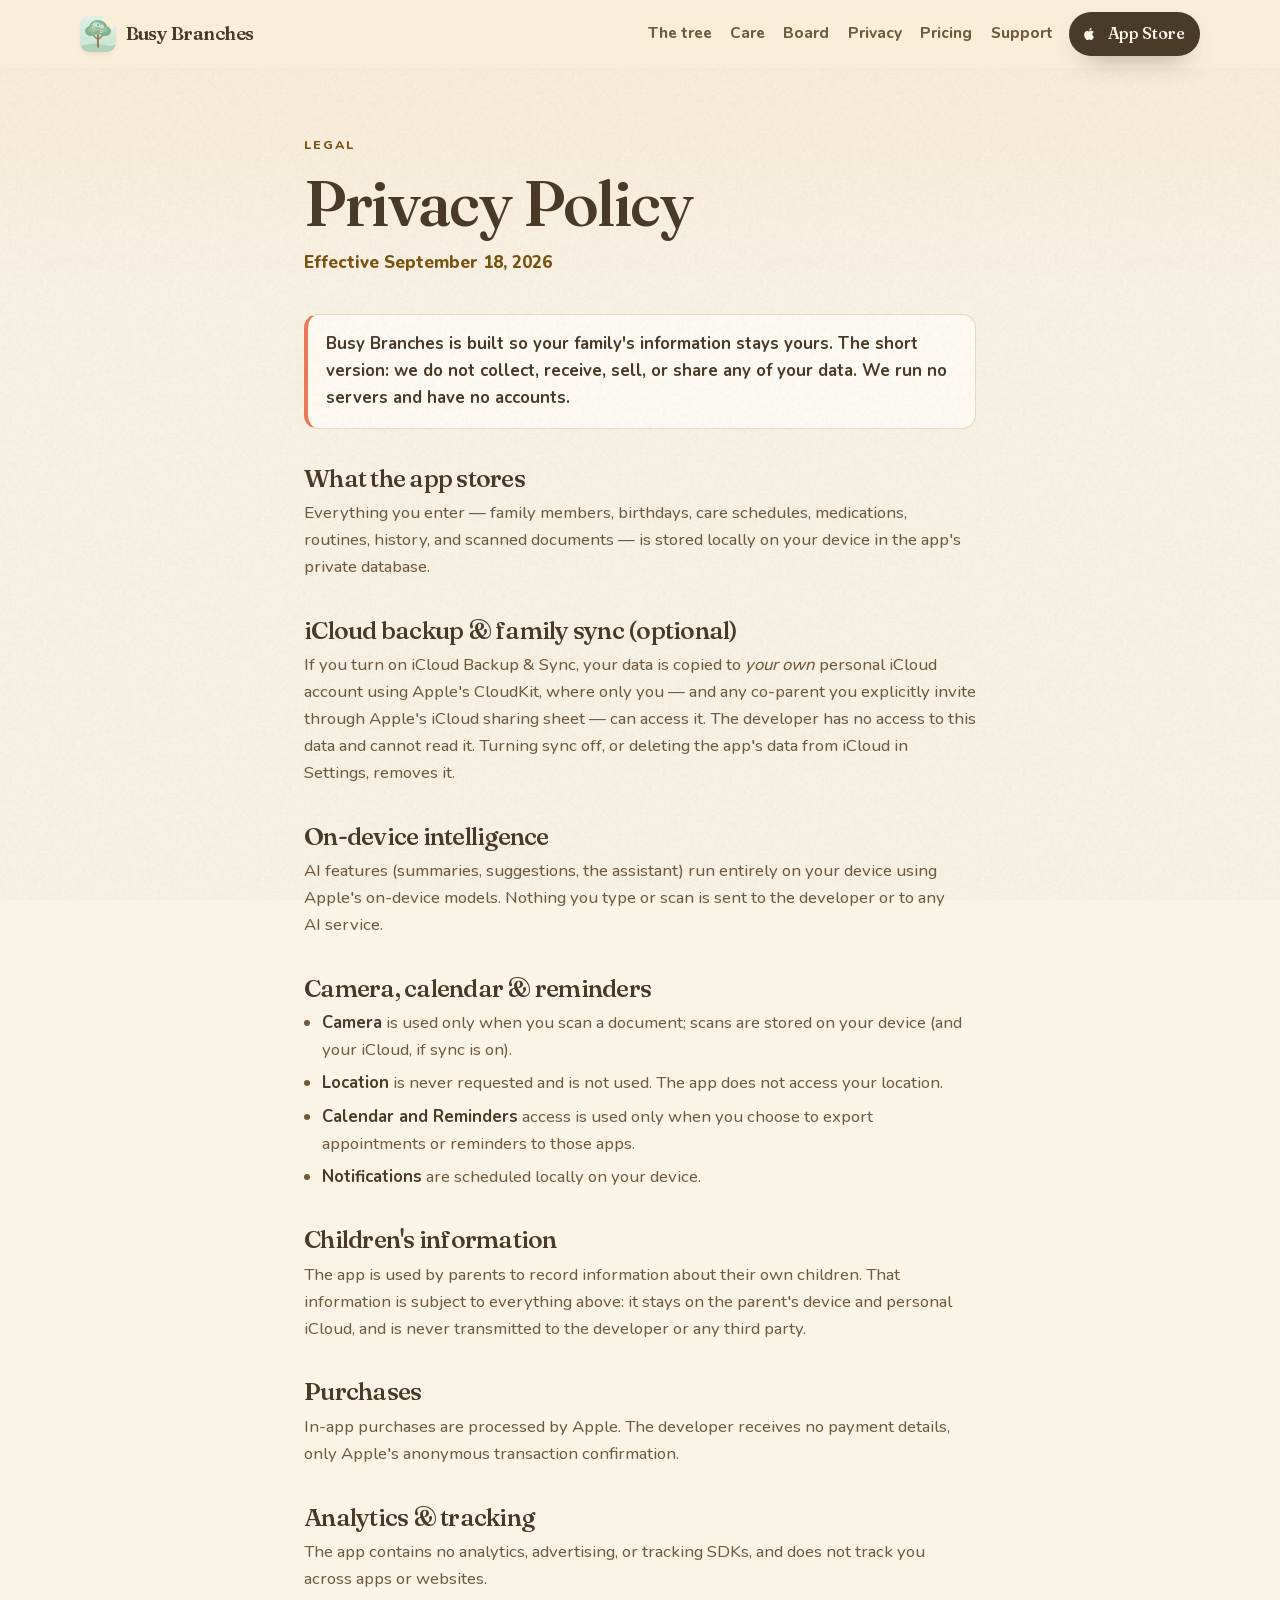
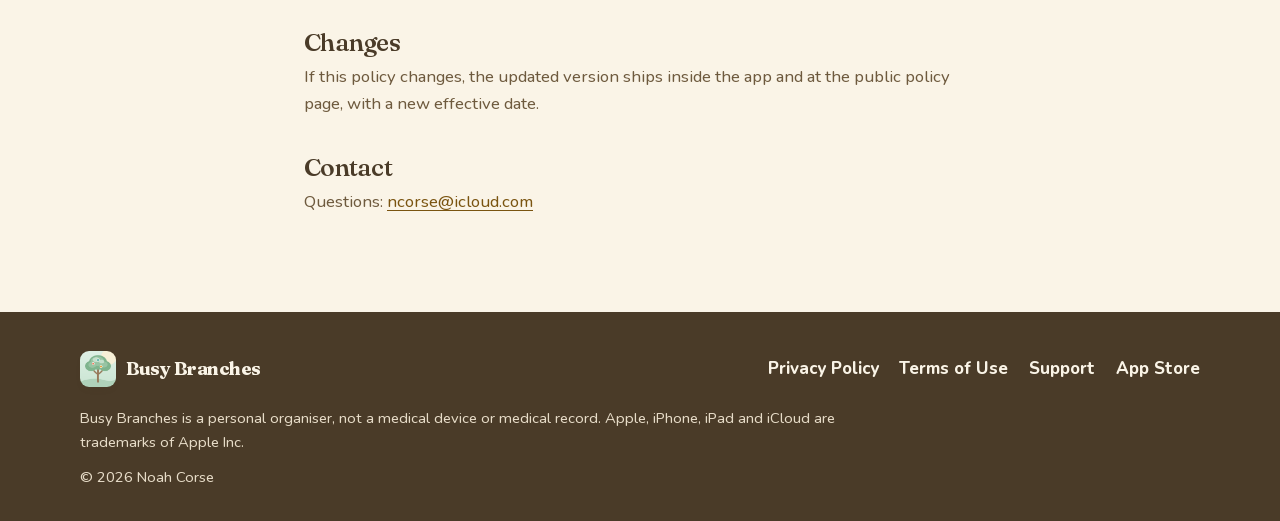
==== commit d59a081a: "Redesign the Busy Branches marketing site Rebuild the static GitHub Pages site as a Golden Hour prod" ====
--- a/privacy.html
+++ b/privacy.html
@@ -4,110 +4,126 @@
 <meta charset="utf-8">
 <meta name="viewport" content="width=device-width, initial-scale=1">
 <title>Privacy Policy — Busy Branches</title>
-<meta name="description" content="Busy Branches collects nothing. No accounts, no servers, no analytics. Everything your family enters stays on your device and, if you choose, in your own iCloud.">
+<meta name="description" content="Busy Branches collects nothing. No accounts, no servers, no analytics. Location is never requested. Everything you enter stays on your device and, if you choose, in your own iCloud.">
 <meta name="theme-color" content="#FBEED9">
 <link rel="icon" href="assets/appicon.png">
 <link rel="apple-touch-icon" href="assets/appicon.png">
 <link rel="canonical" href="https://ncorse-create.github.io/busybranches/privacy.html">
-<script>document.documentElement.className += " js";</script>
+<meta property="og:type" content="website">
+<meta property="og:title" content="Privacy Policy — Busy Branches">
+<meta property="og:description" content="Busy Branches collects nothing. No accounts, no servers, no analytics. Location is never requested.">
+<meta property="og:url" content="https://ncorse-create.github.io/busybranches/privacy.html">
+<meta property="og:image" content="https://ncorse-create.github.io/busybranches/assets/og.png">
+<meta name="twitter:card" content="summary_large_image">
+<meta name="twitter:image" content="https://ncorse-create.github.io/busybranches/assets/og.png">
+<script>document.documentElement.classList.add("js");</script>
 <link rel="stylesheet" href="assets/css/site.css">
 </head>
 <body>
-
+<a class="skip" href="#main">Skip to content</a>
 <header class="nav" id="nav">
-  <div class="wrap nav-in">
+  <div class="nav-bar">
     <a class="brand" href="./">
       <img src="assets/appicon.png" alt="" width="36" height="36">
-      Busy Branches
+      <span>Busy Branches</span>
     </a>
-    <nav class="nav-links">
-      <a href="./#features">Features</a>
-      <a href="privacy.html">Privacy</a>
-      <a href="terms.html">Terms</a>
+    <nav class="nav-desktop" aria-label="Primary">
+      <a href="./#tree">The tree</a>
+      <a href="./#care">Care</a>
+      <a href="./#board">Board</a>
+      <a href="./#privacy">Privacy</a>
+      <a href="./#pricing">Pricing</a>
       <a href="support.html">Support</a>
     </nav>
-    <a class="store" href="https://apps.apple.com/us/app/busy-branches/id6788784436">
+    <a class="store store-nav" href="https://apps.apple.com/us/app/busy-branches/id6788784436">
       <svg viewBox="0 0 24 24" aria-hidden="true"><path d="M17.05 12.54c-.02-2.3 1.88-3.4 1.96-3.46-1.07-1.56-2.73-1.78-3.32-1.8-1.41-.14-2.76.83-3.48.83-.72 0-1.83-.81-3-.79-1.55.02-2.97.9-3.76 2.28-1.6 2.78-.41 6.9 1.15 9.16.76 1.1 1.67 2.34 2.86 2.3 1.15-.05 1.58-.74 2.97-.74s1.78.74 3 .72c1.24-.02 2.02-1.13 2.78-2.24.87-1.28 1.23-2.52 1.25-2.59-.03-.01-2.4-.92-2.41-3.67zM14.9 5.6c.63-.77 1.06-1.83.94-2.9-.91.04-2.01.61-2.66 1.37-.59.68-1.1 1.76-.96 2.8 1.01.08 2.05-.51 2.68-1.27z"/></svg>
-      <span><span class="k">Free on the</span><span class="v">App Store</span></span>
+      <span class="store-text"><span class="k">Download on the</span><span class="v">App Store</span></span>
     </a>
+    <details class="nav-menu">
+      <summary>
+        <span class="sr-only">Menu</span>
+        <span class="burger" aria-hidden="true"><span></span><span></span><span></span></span>
+      </summary>
+      <nav class="nav-sheet" aria-label="Primary">
+        <a href="./#tree">The tree</a>
+        <a href="./#care">Care</a>
+        <a href="./#board">Board</a>
+        <a href="./#privacy">Privacy</a>
+        <a href="./#pricing">Pricing</a>
+        <a href="support.html">Support</a>
+        <a class="store" href="https://apps.apple.com/us/app/busy-branches/id6788784436">
+          <svg viewBox="0 0 24 24" aria-hidden="true"><path d="M17.05 12.54c-.02-2.3 1.88-3.4 1.96-3.46-1.07-1.56-2.73-1.78-3.32-1.8-1.41-.14-2.76.83-3.48.83-.72 0-1.83-.81-3-.79-1.55.02-2.97.9-3.76 2.28-1.6 2.78-.41 6.9 1.15 9.16.76 1.1 1.67 2.34 2.86 2.3 1.15-.05 1.58-.74 2.97-.74s1.78.74 3 .72c1.24-.02 2.02-1.13 2.78-2.24.87-1.28 1.23-2.52 1.25-2.59-.03-.01-2.4-.92-2.41-3.67zM14.9 5.6c.63-.77 1.06-1.83.94-2.9-.91.04-2.01.61-2.66 1.37-.59.68-1.1 1.76-.96 2.8 1.01.08 2.05-.51 2.68-1.27z"/></svg>
+          <span class="store-text"><span class="k">Download on the</span><span class="v">App Store</span></span>
+        </a>
+      </nav>
+    </details>
   </div>
 </header>
 
-<main>
+<main id="main">
+  <header class="doc-mast">
+    <div class="narrow">
+      <p class="kicker">Legal</p>
+      <h1>Privacy Policy</h1>
+      <p class="doc-date">Effective September 18, 2026</p>
+    </div>
+  </header>
+  <article class="doc">
+    <div class="narrow">
+      <div class="callout">
+        <p>Busy Branches is built so your family's information stays yours. The short version: we do not collect, receive, sell, or share any of your data. We run no servers and have no accounts.</p>
+      </div>
 
-<section class="page-head">
-  <div class="narrow">
-    <p class="eyebrow">Legal</p>
-    <h1>Privacy Policy</h1>
-    <p class="date">Effective July 24, 2026</p>
-  </div>
-</section>
+      <h2>What the app stores</h2>
+      <p>Everything you enter — family members, birthdays, care schedules, medications, routines, history, and scanned documents — is stored locally on your device in the app's private database.</p>
 
-<article class="section doc" style="padding-top:clamp(2.4rem,5vw,3.6rem)">
-  <div class="narrow">
+      <h2>iCloud backup &amp; family sync (optional)</h2>
+      <p>If you turn on iCloud Backup &amp; Sync, your data is copied to <em>your own</em> personal iCloud account using Apple's CloudKit, where only you — and any co-parent you explicitly invite through Apple's iCloud sharing sheet — can access it. The developer has no access to this data and cannot read it. Turning sync off, or deleting the app's data from iCloud in Settings, removes it.</p>
 
-    <div class="callout">
-      <p>Busy Branches is built so your family's information stays yours. The short version: we do not collect, receive, sell, or share any of your data. We run no servers and have no accounts.</p>
+      <h2>On-device intelligence</h2>
+      <p>AI features (summaries, suggestions, the assistant) run entirely on your device using Apple's on-device models. Nothing you type or scan is sent to the developer or to any AI service.</p>
+
+      <h2>Camera, calendar &amp; reminders</h2>
+      <ul>
+        <li><strong>Camera</strong> is used only when you scan a document; scans are stored on your device (and your iCloud, if sync is on).</li>
+        <li><strong>Location</strong> is never requested and is not used. The app does not access your location.</li>
+        <li><strong>Calendar and Reminders</strong> access is used only when you choose to export appointments or reminders to those apps.</li>
+        <li><strong>Notifications</strong> are scheduled locally on your device.</li>
+      </ul>
+
+      <h2>Children's information</h2>
+      <p>The app is used by parents to record information about their own children. That information is subject to everything above: it stays on the parent's device and personal iCloud, and is never transmitted to the developer or any third party.</p>
+
+      <h2>Purchases</h2>
+      <p>In-app purchases are processed by Apple. The developer receives no payment details, only Apple's anonymous transaction confirmation.</p>
+
+      <h2>Analytics &amp; tracking</h2>
+      <p>The app contains no analytics, advertising, or tracking SDKs, and does not track you across apps or websites.</p>
+
+      <h2>Changes</h2>
+      <p>If this policy changes, the updated version ships inside the app and at the public policy page, with a new effective date.</p>
+
+      <h2>Contact</h2>
+      <p>Questions: <a href="mailto:ncorse@icloud.com">ncorse@icloud.com</a></p>
     </div>
-
-    <h2>What the app stores</h2>
-    <p>Everything you enter — family members, birthdays, care schedules, medications, routines, history, and scanned documents — is stored locally on your device in the app's private database.</p>
-
-    <h2>iCloud backup &amp; family sync (optional)</h2>
-    <p>If you turn on iCloud Backup &amp; Sync, your data is copied to <em>your own</em> personal iCloud account using Apple's CloudKit, where only you — and any co-parent you explicitly invite through Apple's iCloud sharing sheet — can access it. The developer has no access to this data and cannot read it. Turning sync off, or deleting the app's data from iCloud in Settings, removes it.</p>
-
-    <h2>On-device intelligence</h2>
-    <p>AI features (summaries, suggestions, the assistant) run entirely on your device using Apple's on-device models. Nothing you type or scan is sent to the developer or to any AI service.</p>
-
-    <h2>Camera, location, calendar &amp; reminders</h2>
-    <ul>
-      <li><strong>Camera</strong> is used only when you scan a document; scans are stored on your device (and your iCloud, if sync is on).</li>
-      <li><strong>Location</strong> (while using the app) is used only to fetch local weather via Apple WeatherKit to theme the home screen. Your location is not stored and never leaves the device except in Apple's WeatherKit request.</li>
-      <li><strong>Calendar and Reminders</strong> access is used only when you choose to export appointments or reminders to those apps.</li>
-      <li><strong>Notifications</strong> are scheduled locally on your device.</li>
-    </ul>
-
-    <h2>Children's information</h2>
-    <p>The app is used by parents to record information about their own children. That information is subject to everything above: it stays on the parent's device and personal iCloud, and is never transmitted to the developer or any third party.</p>
-
-    <h2>Purchases</h2>
-    <p>In-app purchases are processed by Apple. The developer receives no payment details, only Apple's anonymous transaction confirmation.</p>
-
-    <h2>Analytics &amp; tracking</h2>
-    <p>The app contains no analytics, advertising, or tracking SDKs, and does not track you across apps or websites.</p>
-
-    <h2>Changes</h2>
-    <p>If this policy changes, the updated version ships inside the app and at the public policy page, with a new effective date.</p>
-
-    <h2>Contact</h2>
-    <p>Questions: <a href="mailto:ncorse@icloud.com">ncorse@icloud.com</a></p>
-
-  </div>
-</article>
-
+  </article>
 </main>
 
 <footer class="foot">
-  <div class="wrap foot-in">
-    <a class="brand" href="./"><img src="assets/appicon.png" alt="" width="28" height="28" style="width:28px;height:28px">Busy Branches</a>
-    <nav>
-      <a href="privacy.html">Privacy Policy</a>
-      <a href="terms.html">Terms of Use</a>
-      <a href="support.html">Support</a>
-      <a href="https://apps.apple.com/us/app/busy-branches/id6788784436">App Store</a>
-    </nav>
-    <p class="fine">© 2026 Noah Corse. Busy Branches is a personal organiser, not a medical device or medical record. Apple, iPhone, iPad and iCloud are trademarks of Apple Inc.</p>
+  <div class="wrap">
+    <div class="foot-top">
+      <a class="brand" href="./"><img src="assets/appicon.png" alt="" width="28" height="28">Busy Branches</a>
+      <nav aria-label="Footer">
+        <a href="privacy.html" aria-current="page">Privacy Policy</a>
+        <a href="terms.html">Terms of Use</a>
+        <a href="support.html">Support</a>
+        <a href="https://apps.apple.com/us/app/busy-branches/id6788784436">App Store</a>
+      </nav>
+    </div>
+    <p class="legal">Busy Branches is a personal organiser, not a medical device or medical record. Apple, iPhone, iPad and iCloud are trademarks of Apple Inc.</p>
+    <p class="copy">© 2026 Noah Corse</p>
   </div>
 </footer>
-
-<script>
-(function () {
-  var nav = document.getElementById('nav');
-  var onScroll = function () { nav.classList.toggle('scrolled', window.scrollY > 8); };
-  onScroll();
-  window.addEventListener('scroll', onScroll, { passive: true });
-})();
-</script>
-
+<script src="assets/js/site.js"></script>
 </body>
 </html>
--- a/assets/css/site.css
+++ b/assets/css/site.css
@@ -1,645 +1,934 @@
 /* Busy Branches — marketing site
-   Palette lifted verbatim from the app: FamilyCare/Theme/Theme.swift (Theme.goldenHour)
-   and FamilyCare/Theme/TreeTheme.swift (FCTheme.preset(.goldenHour)).
-   Fonts are self-hosted — this site makes zero third-party requests, same promise as the app. */
-
-/* ---------- fonts ---------- */
+   Golden Hour tokens from the app (cream, ink, coral, gold, canopy).
+   Fraunces and Nunito are self-hosted under the SIL Open Font License.
+   See assets/fonts/OFL.txt. This page makes no third-party requests. */
+
 @font-face {
-  font-family: 'Fredoka';
-  src: url('../fonts/Fredoka-latin.woff2') format('woff2');
-  font-weight: 300 700;
+  font-family: "Fraunces";
+  src: url("../fonts/Fraunces-roman.woff2") format("woff2");
+  font-weight: 100 900;
+  font-style: normal;
+  font-display: swap;
+}
+@font-face {
+  font-family: "Fraunces";
+  src: url("../fonts/Fraunces-italic.woff2") format("woff2");
+  font-weight: 100 900;
+  font-style: italic;
+  font-display: swap;
+}
+@font-face {
+  font-family: "Nunito";
+  src: url("../fonts/Nunito-latin.woff2") format("woff2");
+  font-weight: 200 1000;
+  font-style: normal;
   font-display: swap;
   unicode-range: U+0000-00FF, U+0131, U+0152-0153, U+02BB-02BC, U+02C6, U+02DA, U+02DC, U+2000-206F, U+2074, U+20AC, U+2122, U+2191, U+2193, U+2212, U+2215, U+FEFF, U+FFFD;
 }
 @font-face {
-  font-family: 'Fredoka';
-  src: url('../fonts/Fredoka-latin-ext.woff2') format('woff2');
-  font-weight: 300 700;
+  font-family: "Nunito";
+  src: url("../fonts/Nunito-latin-ext.woff2") format("woff2");
+  font-weight: 200 1000;
+  font-style: normal;
   font-display: swap;
   unicode-range: U+0100-02BA, U+02BD-02C5, U+02C7-02CC, U+02CE-02D7, U+02DD-02FF, U+1E00-1EFF, U+2020, U+20A0-20AB, U+2113, U+2C60-2C7F, U+A720-A7FF;
 }
-@font-face {
-  font-family: 'Nunito';
-  src: url('../fonts/Nunito-latin.woff2') format('woff2');
-  font-weight: 200 900;
-  font-display: swap;
-  unicode-range: U+0000-00FF, U+0131, U+0152-0153, U+02BB-02BC, U+02C6, U+02DA, U+02DC, U+2000-206F, U+2074, U+20AC, U+2122, U+2191, U+2193, U+2212, U+2215, U+FEFF, U+FFFD;
-}
-@font-face {
-  font-family: 'Nunito';
-  src: url('../fonts/Nunito-latin-ext.woff2') format('woff2');
-  font-weight: 200 900;
-  font-display: swap;
-  unicode-range: U+0100-02BA, U+02BD-02C5, U+02C7-02CC, U+02CE-02D7, U+02DD-02FF, U+1E00-1EFF, U+2020, U+20A0-20AB, U+2113, U+2C60-2C7F, U+A720-A7FF;
-}
-
-/* ---------- tokens ---------- */
+
 :root {
-  /* chrome (Theme.goldenHour) */
-  --cream:       #FAF4E7;
-  --surface:     #FFFDF6;
-  --surface-alt: #F7EDD3;
-  --stroke:      #F1E8D2;
-  --ink:         #4A3B28;
-  --muted:       #6E5A3E;
-  --faint:       #B0A183;
-  --coral:       #EF7B5B;
-  --coral-soft:  #FDEAE2;
-  --gold:        #B07A1E;
-  --amber:       #E8A33D;
-  --amber-bg:    #FCEFD8;
-
-  /* scene (FCTheme.preset(.goldenHour)) */
-  --sky-1:    #FBEED9;
-  --sky-2:    #F7E3C8;
-  --sky-3:    #F2E9D8;
-  --sky-4:    #EAEFE0;
+  --cream: #FAF4E7;
+  --cream-deep: #F6EDDC;
+  --surface: #FFFDF6;
+  --ink: #4A3B28;
+  --muted: #6E5A3E;
+  --quiet: #7A6852;
+  --gold: #B07A1E;
+  --gold-text: #7A5410;
+  --coral: #EF7B5B;
+  --coral-soft: #FDEAE2;
+  --coral-text: #8C3E2A;
+  --canopy: #4F6A3C;
   --canopy-1: #8FAF7A;
   --canopy-2: #A9C48E;
   --canopy-3: #C9DCA8;
-  --rim:      #E3D48F;
-  --trunk:    #8A6A47;
+  --rim: #E3D48F;
+  --trunk: #8A6A47;
+  --sky-1: #FBEED9;
+  --sky-2: #F7E3C8;
+  --sky-3: #F2E9D8;
   --ground-1: #E4D9B8;
   --ground-m: #D8E0BC;
   --ground-2: #C7D6AE;
-  --grass:    #A8BC82;
-
-  --shadow:      rgba(110, 84, 40, .30);
-  --shadow-soft: rgba(110, 84, 40, .12);
-
-  --radius: 22px;          /* Metrics.cardRadius */
-  --radius-sm: 12px;       /* Metrics.chipRadius */
-  --gutter: 20px;          /* Metrics.gutter */
-  --wrap: 1140px;
-
-  --display: 'Fredoka', ui-rounded, 'SF Pro Rounded', system-ui, sans-serif;
-  --body: 'Nunito', ui-rounded, 'SF Pro Rounded', system-ui, sans-serif;
-}
-
-/* ---------- base ---------- */
+  --stroke: #E7DCC4;
+  --night: #141C2B;
+  --night-2: #1C2838;
+  --cork: #C4986A;
+  --shadow: rgba(74, 59, 40, .28);
+  --display: "Fraunces", "Iowan Old Style", Palatino, Georgia, serif;
+  --sans: "Nunito", "Avenir Next", "Segoe UI", sans-serif;
+  --nav-h: 4.25rem;
+  --wrap: 1120px;
+  color-scheme: light;
+}
+
 *, *::before, *::after { box-sizing: border-box; }
-
 html { scroll-behavior: smooth; }
-
 body {
   margin: 0;
   background: var(--cream);
   color: var(--ink);
-  font-family: var(--body);
-  font-size: 17px;
-  line-height: 1.62;
+  font-family: var(--sans);
+  font-size: 1.0625rem;
+  line-height: 1.6;
+  font-weight: 450;
+  text-rendering: optimizeLegibility;
   -webkit-font-smoothing: antialiased;
-  overflow-x: hidden;
-}
-
-/* Warm paper grain over the whole page — keeps the flat fills from reading as
-   digital. Pointer-events off so it never eats a click. */
-body::after {
-  content: '';
+  overflow-x: clip;
+}
+body::before {
+  content: "";
   position: fixed;
   inset: 0;
-  z-index: 999;
+  z-index: 40;
   pointer-events: none;
-  opacity: .30;
+  opacity: .22;
   mix-blend-mode: multiply;
-  background-image: url("data:image/svg+xml,%3Csvg xmlns='http://www.w3.org/2000/svg' width='160' height='160'%3E%3Cfilter id='n'%3E%3CfeTurbulence type='fractalNoise' baseFrequency='.82' numOctaves='3'/%3E%3CfeColorMatrix type='saturate' values='0'/%3E%3C/filter%3E%3Crect width='160' height='160' filter='url(%23n)' opacity='.42'/%3E%3C/svg%3E");
-}
-
-h1, h2, h3, h4 {
+  background-image: url("../noise.png");
+  background-size: 180px 180px;
+}
+img { max-width: 100%; height: auto; display: block; }
+h1, h2, h3 {
   font-family: var(--display);
-  font-weight: 600;
-  line-height: 1.08;
-  letter-spacing: -.015em;
+  font-weight: 560;
+  letter-spacing: -0.03em;
+  line-height: 1.04;
+  text-wrap: balance;
   margin: 0;
-  text-wrap: balance;
-}
-
-p { margin: 0 0 1em; }
-p:last-child { margin-bottom: 0; }
-
-a { color: var(--gold); font-weight: 700; text-decoration-thickness: .08em; text-underline-offset: .18em; }
-a:hover { color: var(--coral); }
-
-/* height:auto is load-bearing — the width/height attributes on the screenshots
-   are there to reserve layout space, and without this they'd be used verbatim. */
-img { max-width: 100%; height: auto; display: block; }
-
+}
+p { margin: 0; text-wrap: pretty; }
+a { color: var(--gold-text); text-underline-offset: .18em; }
+a:hover { color: var(--coral-text); }
 :focus-visible {
-  outline: 3px solid var(--coral);
+  outline: 3px solid var(--gold-text);
   outline-offset: 3px;
-  border-radius: 6px;
-}
-
-.wrap { width: min(100% - 2.5rem, var(--wrap)); margin-inline: auto; }
-.narrow { width: min(100% - 2.5rem, 720px); margin-inline: auto; }
-
-.eyebrow {
+  border-radius: 4px;
+}
+::selection { background: #F3D2C4; color: var(--ink); }
+
+.skip {
+  position: absolute;
+  left: 1rem;
+  top: -4rem;
+  z-index: 200;
+  background: var(--ink);
+  color: var(--cream);
+  text-decoration: none;
+  font-weight: 700;
+  padding: .65rem 1rem;
+  border-radius: 999px;
+}
+.skip:focus { top: .7rem; }
+
+.sr-only {
+  position: absolute;
+  width: 1px;
+  height: 1px;
+  padding: 0;
+  margin: -1px;
+  overflow: hidden;
+  clip: rect(0, 0, 0, 0);
+  white-space: nowrap;
+  border: 0;
+}
+
+.wrap {
+  width: min(var(--wrap), calc(100% - 2 * clamp(1.15rem, 3vw, 2rem)));
+  margin-inline: auto;
+}
+.narrow { width: min(42rem, calc(100% - 2 * clamp(1.15rem, 3vw, 2rem))); margin-inline: auto; }
+
+.kicker {
+  display: flex;
+  align-items: center;
+  gap: .7rem;
+  margin: 0 0 .9rem;
+  font-family: var(--sans);
+  font-size: .78rem;
+  font-weight: 800;
+  letter-spacing: .16em;
+  text-transform: uppercase;
+  color: var(--gold-text);
+}
+.kicker .num {
   font-family: var(--display);
-  font-size: .8rem;
-  font-weight: 600;
-  letter-spacing: .14em;
-  text-transform: uppercase;
-  color: var(--gold);
-  margin: 0 0 .7rem;
-}
-
-.lede { font-size: 1.16rem; color: var(--muted); }
+  font-style: italic;
+  font-weight: 560;
+  letter-spacing: 0;
+  text-transform: none;
+  font-size: 1.05rem;
+  color: var(--canopy);
+}
+
+.lede {
+  margin-top: 1rem;
+  font-size: 1.16rem;
+  line-height: 1.55;
+  color: var(--muted);
+  max-width: 38rem;
+}
 
 /* ---------- buttons ---------- */
-.btn {
-  display: inline-flex;
-  align-items: center;
-  gap: .55rem;
-  font-family: var(--display);
-  font-weight: 600;
-  font-size: 1.02rem;
-  padding: .85rem 1.5rem;
-  border-radius: 999px;
-  border: 0;
-  text-decoration: none;
-  cursor: pointer;
-  transition: transform .22s cubic-bezier(.34, 1.4, .5, 1), box-shadow .22s ease, background .22s ease;
-}
-.btn-primary {
-  background: var(--coral);
-  color: #fff;
-  box-shadow: 0 10px 24px -8px rgba(239, 123, 91, .75);
-}
-.btn-primary:hover { transform: translateY(-2px) scale(1.02); color: #fff; box-shadow: 0 16px 30px -10px rgba(239, 123, 91, .85); }
-.btn-primary:active { transform: translateY(0) scale(.99); }
-.btn-ghost {
-  background: var(--surface);
-  color: var(--ink);
-  border: 1.5px solid var(--stroke);
-}
-.btn-ghost:hover { transform: translateY(-2px); color: var(--ink); border-color: var(--rim); }
-
-/* Apple-style store lockup, drawn in CSS so there's no remote badge image. */
 .store {
   display: inline-flex;
   align-items: center;
   gap: .7rem;
+  min-height: 48px;
   background: var(--ink);
   color: var(--cream);
-  padding: .7rem 1.4rem .75rem;
+  text-decoration: none;
+  padding: .45rem 1.05rem .45rem .85rem;
   border-radius: 14px;
-  text-decoration: none;
-  font-family: var(--body);
-  box-shadow: 0 12px 26px -12px var(--shadow);
-  transition: transform .22s cubic-bezier(.34, 1.4, .5, 1), box-shadow .22s ease;
-}
-.store:hover { transform: translateY(-2px) scale(1.015); color: var(--cream); box-shadow: 0 18px 32px -14px var(--shadow); }
-.store svg { width: 26px; height: 26px; flex: none; fill: currentColor; }
-.store span { display: block; line-height: 1.12; }
-.store .k { font-size: .64rem; letter-spacing: .1em; text-transform: uppercase; opacity: .78; font-weight: 700; }
-.store .v { font-family: var(--display); font-size: 1.12rem; font-weight: 500; }
+  box-shadow: 0 12px 28px -16px rgba(74, 59, 40, .8);
+  transition: transform .25s ease, background .25s ease;
+}
+.store:hover { color: var(--cream); background: #3b2e1e; transform: translateY(-2px); }
+.store svg { width: 22px; height: 22px; flex: none; fill: currentColor; }
+.store .k {
+  display: block;
+  font-size: .66rem;
+  font-weight: 800;
+  letter-spacing: .08em;
+  text-transform: uppercase;
+  opacity: .78;
+  line-height: 1.15;
+}
+.store .v {
+  display: block;
+  font-family: var(--display);
+  font-weight: 560;
+  font-size: 1.18rem;
+  letter-spacing: -0.02em;
+  line-height: 1.05;
+}
+.text-link {
+  display: inline-flex;
+  align-items: center;
+  min-height: 44px;
+  color: var(--ink);
+  font-weight: 800;
+  text-decoration: underline;
+  text-decoration-color: var(--gold);
+  text-decoration-thickness: 1.5px;
+  text-underline-offset: .22em;
+}
+.text-link:hover { color: var(--gold-text); }
 
 /* ---------- nav ---------- */
 .nav {
   position: sticky;
   top: 0;
-  z-index: 60;
-  backdrop-filter: saturate(1.4) blur(14px);
-  -webkit-backdrop-filter: saturate(1.4) blur(14px);
-  background: color-mix(in srgb, var(--sky-1) 82%, transparent);
+  z-index: 50;
+  height: var(--nav-h);
+  display: flex;
+  align-items: center;
+  /* Opaque on purpose: backdrop-filter would trap the mobile menu's
+     fixed panel inside the bar. */
+  background: var(--sky-1);
   border-bottom: 1px solid transparent;
-  transition: border-color .3s ease, background .3s ease;
-}
-.nav.scrolled { border-bottom-color: var(--stroke); background: color-mix(in srgb, var(--cream) 90%, transparent); }
-.nav-in {
-  display: flex;
-  align-items: center;
-  gap: 1.4rem;
-  padding: .7rem 0;
+}
+.nav.is-scrolled {
+  background: var(--cream);
+  border-bottom-color: var(--stroke);
+}
+.nav-bar {
+  display: flex;
+  align-items: center;
+  gap: 1rem;
+  width: min(var(--wrap), calc(100% - 2 * clamp(1.15rem, 3vw, 2rem)));
+  margin-inline: auto;
 }
 .brand {
   display: flex;
   align-items: center;
-  gap: .62rem;
-  font-family: var(--display);
-  font-weight: 600;
-  font-size: 1.12rem;
+  gap: .6rem;
+  margin-right: auto;
   color: var(--ink);
   text-decoration: none;
-  margin-right: auto;
-}
-.brand img { width: 36px; height: 36px; border-radius: 9px; box-shadow: 0 3px 8px -3px var(--shadow); }
-.nav-links { display: flex; gap: 1.35rem; }
-.nav-links a {
+  font-family: var(--display);
+  font-weight: 620;
+  font-size: 1.15rem;
+  letter-spacing: -0.03em;
+}
+.brand img {
+  width: 36px;
+  height: 36px;
+  border-radius: 9px;
+  box-shadow: 0 4px 10px -6px var(--shadow);
+}
+.nav-desktop { display: flex; align-items: center; gap: 1.15rem; }
+.nav-desktop a {
   color: var(--muted);
-  font-weight: 700;
+  text-decoration: none;
+  font-weight: 750;
   font-size: .96rem;
-  text-decoration: none;
-  position: relative;
-}
-.nav-links a::after {
-  content: '';
-  position: absolute;
-  left: 0; right: 100%; bottom: -4px;
+}
+.nav-desktop a:hover,
+.nav-desktop a[aria-current="page"] { color: var(--ink); }
+.nav-desktop a[aria-current="page"] { box-shadow: inset 0 -2px 0 var(--gold); }
+.store-nav { padding: .4rem .95rem .4rem .75rem; min-height: 44px; border-radius: 999px; }
+.store-nav .k { display: none; }
+.store-nav .v { font-size: 1.02rem; }
+.store-nav svg { width: 16px; height: 16px; }
+
+.nav-menu { display: none; position: relative; }
+.nav-menu summary {
+  list-style: none;
+  width: 44px;
+  height: 44px;
+  display: grid;
+  place-items: center;
+  cursor: pointer;
+  border-radius: 12px;
+}
+.nav-menu summary::-webkit-details-marker { display: none; }
+.nav-menu summary::marker { content: ""; }
+.burger {
+  width: 18px;
+  height: 12px;
+  display: flex;
+  flex-direction: column;
+  justify-content: space-between;
+}
+.burger span {
+  display: block;
   height: 2px;
   border-radius: 2px;
-  background: var(--coral);
-  transition: right .28s ease;
-}
-.nav-links a:hover { color: var(--ink); }
-.nav-links a:hover::after { right: 0; }
-.nav .store { padding: .5rem 1rem .55rem; }
-.nav .store .v { font-size: .98rem; }
-
-@media (max-width: 800px) {
-  .nav-links { display: none; }
-}
+  background: var(--ink);
+  transform-origin: center;
+}
+.nav-menu[open] .burger span:nth-child(1) { transform: translateY(5px) rotate(45deg); }
+.nav-menu[open] .burger span:nth-child(2) { opacity: 0; }
+.nav-menu[open] .burger span:nth-child(3) { transform: translateY(-5px) rotate(-45deg); }
+.nav-sheet {
+  position: fixed;
+  z-index: 60;
+  left: 0;
+  right: 0;
+  top: var(--nav-h);
+  bottom: 0;
+  background: var(--cream);
+  padding: 1.25rem clamp(1.15rem, 3vw, 2rem) 2.5rem;
+  display: flex;
+  flex-direction: column;
+  gap: .15rem;
+  overflow: auto;
+}
+.nav-sheet a {
+  color: var(--ink);
+  text-decoration: none;
+  font-family: var(--display);
+  font-weight: 560;
+  font-size: 1.7rem;
+  letter-spacing: -0.03em;
+  padding: .7rem 0;
+  border-bottom: 1px solid var(--stroke);
+}
+.nav-sheet a.store {
+  margin-top: 1.25rem;
+  align-self: flex-start;
+  border-bottom: 0;
+  color: var(--cream);
+  font-family: var(--sans);
+  font-size: 1rem;
+  letter-spacing: 0;
+  padding: .5rem 1.1rem .5rem .9rem;
+}
+.nav-sheet a.store:hover { color: var(--cream); }
+body:has(.nav-menu[open]) { overflow: hidden; }
 
 /* ---------- hero ---------- */
 .hero {
   position: relative;
-  /* bottom padding reserves the hill band so copy never sits under it */
-  padding: clamp(3rem, 7vw, 5.5rem) 0 clamp(105px, 13vw, 190px);
-  background:
-    linear-gradient(180deg, var(--sky-1) 0%, var(--sky-2) 34%, var(--sky-3) 62%, var(--sky-4) 100%);
-  overflow: hidden;
+  background: linear-gradient(180deg, var(--sky-1) 0%, var(--sky-2) 42%, var(--sky-3) 78%, #F4E7D2 100%);
+  overflow: clip;
+  padding-top: clamp(1.5rem, 4vw, 3.2rem);
+}
+.sun {
+  position: absolute;
+  top: -8rem;
+  right: -4rem;
+  width: min(42rem, 70vw);
+  height: min(42rem, 70vw);
+  border-radius: 50%;
+  background: radial-gradient(circle, #FFF6DE 0%, rgba(252, 217, 142, .55) 36%, rgba(252, 217, 142, 0) 68%);
+  pointer-events: none;
+}
+.cloud {
+  position: absolute;
+  z-index: 1;
+  fill: rgba(255, 253, 246, .8);
+  pointer-events: none;
+}
+.cloud-a { top: 1.5rem; left: -2rem; width: 150px; animation: drift 46s ease-in-out infinite alternate; }
+.cloud-b { top: 6.5rem; left: 8%; width: 96px; opacity: .7; animation: drift 58s ease-in-out infinite alternate-reverse; }
+@keyframes drift {
+  from { transform: translate3d(0, 0, 0); }
+  to { transform: translate3d(18vw, 8px, 0); }
 }
 .hero-grid {
   position: relative;
-  z-index: 3;
-  display: grid;
-  grid-template-columns: 1.06fr .94fr;
-  gap: clamp(1.5rem, 4vw, 3.5rem);
+  z-index: 2;
+  display: grid;
+  grid-template-columns: minmax(0, 1.08fr) minmax(280px, .92fr);
+  gap: clamp(1.5rem, 4vw, 3rem);
   align-items: end;
 }
-.hero-copy { padding-bottom: clamp(.5rem, 2vw, 1.5rem); }
+.hero-copy { padding-bottom: clamp(1.5rem, 5vw, 4.5rem); }
 .hero h1 {
-  font-size: clamp(2.6rem, 6.2vw, 4.35rem);
-  margin-bottom: 1.1rem;
-}
-.hero h1 .leaf { color: var(--canopy-1); }
-.hero .lede { font-size: clamp(1.08rem, 1.7vw, 1.28rem); max-width: 30ch; }
-.hero-cta { display: flex; flex-wrap: wrap; gap: .9rem; align-items: center; margin-top: 1.9rem; }
+  font-size: clamp(2.7rem, 4.5vw + .4rem, 4.55rem);
+  font-weight: 560;
+  max-width: 11em;
+}
+.hero h1 em {
+  font-style: italic;
+  font-weight: 520;
+  color: var(--canopy);
+}
+.hero .lede { font-size: clamp(1.08rem, 1.4vw, 1.28rem); max-width: 34rem; }
+.hero-actions {
+  display: flex;
+  flex-wrap: wrap;
+  align-items: center;
+  gap: 1.15rem 1.4rem;
+  margin-top: 1.7rem;
+}
 .hero-note {
   margin-top: 1.15rem;
-  font-size: .93rem;
+  color: var(--quiet);
   font-weight: 700;
-  color: var(--muted);
-  display: flex;
-  align-items: center;
-  gap: .5rem;
-}
-.hero-note svg { width: 15px; height: 15px; fill: var(--canopy-1); flex: none; }
-
-/* the phone rises out of the hills — the negative margin lets it dip into the
-   hill band the hero's bottom padding reserved, so its cropped base is hidden */
-.hero-shot {
+  font-size: .95rem;
+}
+.hero-visual { position: relative; z-index: 2; margin-bottom: clamp(-7.5rem, -9vw, -4.5rem); }
+.hero-float { position: relative; width: min(100%, 360px); margin-inline: auto; }
+.hero-float .device { width: min(100%, 320px); margin-inline: auto; animation: floaty 7.5s ease-in-out infinite alternate; }
+@keyframes floaty {
+  from { transform: translateY(0); }
+  to { transform: translateY(-10px); }
+}
+.hills {
   position: relative;
-  justify-self: center;
-  width: min(100%, 340px);
-  filter: drop-shadow(0 34px 44px rgba(110, 84, 40, .26));
-  margin-bottom: calc(-1 * clamp(70px, 9vw, 130px));
-}
-
-/* sun + clouds live behind everything */
-.hero-sun {
-  position: absolute;
-  top: -70px; right: 8%;
-  width: 320px; height: 320px;
-  border-radius: 50%;
-  background: radial-gradient(circle, #FFF6DF 0%, rgba(227, 212, 143, .55) 45%, rgba(227, 212, 143, 0) 70%);
-  z-index: 1;
-}
-.cloud {
-  position: absolute;
-  z-index: 2;
-  fill: rgba(255, 253, 246, .82);
-  animation: drift 62s linear infinite;
-}
-/* Clouds stay in the band above the headline. They drift behind the copy, and
-   the copy has no backdrop, so anything lower would read as a smudge on the type. */
-.cloud.c1 { top: -6px; width: 150px; animation-duration: 78s; opacity: .55; }
-.cloud.c2 { top: 52px; width: 96px; animation-duration: 106s; animation-delay: -34s; opacity: .4; }
-
-@keyframes drift {
-  from { transform: translateX(-24vw); }
-  to   { transform: translateX(112vw); }
-}
-
-/* hills sit at the bottom of the hero and the phone overlaps them */
-.hero-hills {
-  position: absolute;
-  left: 0; right: 0; bottom: -1px;
-  z-index: 4;
-  pointer-events: none;
+  z-index: 3;
   display: block;
   width: 100%;
-}
-
-/* ---------- section shells ---------- */
-.section { padding: clamp(4rem, 8vw, 6.5rem) 0; position: relative; }
-.section-head { max-width: 44ch; margin-bottom: clamp(2.2rem, 4vw, 3.4rem); }
-.section-head h2 { font-size: clamp(2rem, 3.6vw, 2.85rem); margin-bottom: .8rem; }
-
-/* ---------- feature rows ---------- */
-.feature {
+  height: clamp(96px, 13vw, 170px);
+  pointer-events: none;
+}
+
+/* ---------- device frame ---------- */
+.device {
+  container-type: inline-size;
+  position: relative;
+  width: min(100%, 300px);
+  padding: 10px;
+  border-radius: 36px;
+  border-radius: calc(8cqw + 8px);
+  background: linear-gradient(165deg, #5c4a3c 0%, #2a211b 14%, #14100d 46%, #3a2d24 100%);
+  box-shadow:
+    inset 0 0 0 1px rgba(255, 232, 204, .2),
+    inset 0 1px 0 rgba(255, 236, 214, .28),
+    0 30px 50px -28px rgba(74, 59, 40, .7);
+}
+.device img {
+  width: 100%;
+  height: auto;
+  border-radius: 26px;
+  border-radius: 7.6cqw;
+  background: #FBEED9;
+}
+.device::before,
+.device::after {
+  content: "";
+  position: absolute;
+  width: 3px;
+  background: #3d3128;
+  pointer-events: none;
+}
+.device::before {
+  left: -2px;
+  top: 18%;
+  height: 8%;
+  border-radius: 2px 0 0 2px;
+}
+.device::after {
+  right: -2px;
+  top: 22%;
+  height: 13%;
+  border-radius: 0 2px 2px 0;
+  box-shadow: 0 2.4rem 0 #3d3128, 0 4.15rem 0 #3d3128;
+}
+figure { margin: 0; }
+figcaption {
+  margin-top: .85rem;
+  text-align: center;
+  color: var(--quiet);
+  font-weight: 700;
+  font-size: .92rem;
+}
+
+/* ---------- trust ---------- */
+.trust {
+  position: relative;
+  z-index: 4;
+  background: linear-gradient(180deg, var(--ground-2) 0 10px, var(--cream) 72px);
+  padding: 1.1rem 0 0;
+}
+.trust ul {
+  list-style: none;
+  display: flex;
+  flex-wrap: wrap;
+  justify-content: center;
+  gap: .55rem 0;
+  margin: 0;
+  padding: .35rem 0 0;
+}
+.trust li {
+  display: flex;
+  align-items: center;
+  font-weight: 800;
+  color: var(--ink);
+  padding: .35rem .9rem;
+}
+.trust li + li::before {
+  content: "·";
+  margin-right: .85rem;
+  color: var(--quiet);
+  font-weight: 700;
+}
+
+/* ---------- chapters ---------- */
+.chapter { padding: clamp(4.5rem, 9vw, 7.5rem) 0; }
+.chapter-deep { background: var(--cream-deep); }
+.chapter-grid {
+  display: grid;
+  grid-template-columns: minmax(0, 1.05fr) minmax(260px, .95fr);
+  gap: clamp(2rem, 5vw, 4.5rem);
+  align-items: center;
+}
+.chapter-grid.is-flip .chapter-copy { order: 2; }
+.trio {
+  list-style: none;
+  margin: 2.2rem 0 0;
+  padding: 0;
+  display: grid;
+  grid-template-columns: repeat(3, 1fr);
+  gap: 1rem;
+}
+.trio li {
+  background: var(--surface);
+  border: 1px solid var(--stroke);
+  border-radius: 18px;
+  padding: 1.25rem 1.2rem 1.35rem;
+}
+.trio h3 { font-size: 1.45rem; margin-bottom: .45rem; }
+.trio p { color: var(--muted); }
+.chapter h2 { font-size: clamp(2.15rem, 3.4vw + .4rem, 3.55rem); max-width: 14ch; }
+.ticks { list-style: none; margin: 1.4rem 0 0; padding: 0; display: grid; gap: .7rem; }
+.ticks li {
+  display: grid;
+  grid-template-columns: 1.35rem 1fr;
+  gap: .7rem;
+  align-items: start;
+  font-weight: 650;
+  color: var(--ink);
+}
+.ticks li::before {
+  content: "";
+  width: 1.35rem;
+  height: 1.35rem;
+  margin-top: .15rem;
+  border-radius: 50%;
+  background: var(--coral-soft) url("data:image/svg+xml,%3Csvg xmlns='http://www.w3.org/2000/svg' viewBox='0 0 24 24' fill='none' stroke='%238C3E2A' stroke-width='3' stroke-linecap='round' stroke-linejoin='round'%3E%3Cpolyline points='20 6 9 17 4 12'/%3E%3C/svg%3E") center / 13px no-repeat;
+}
+.chapter-media .device { margin-inline: auto; }
+.chapter-media figcaption { max-width: 28ch; margin-inline: auto; }
+
+/* ---------- cork board ---------- */
+.cork {
+  background-color: var(--cork);
+  background-image:
+    radial-gradient(rgba(92, 52, 24, .22) .7px, transparent .8px),
+    radial-gradient(rgba(255, 236, 210, .28) .6px, transparent .75px);
+  background-size: 13px 15px, 7px 9px;
+  background-position: 0 0, 4px 6px;
+  padding: clamp(4rem, 8vw, 6.5rem) 0;
+}
+.cork-layout {
+  display: grid;
+  grid-template-columns: minmax(0, .82fr) minmax(0, 1.18fr);
+  gap: clamp(1.5rem, 4vw, 3rem);
+  align-items: center;
+}
+.cork-card {
+  position: relative;
+  background: var(--surface);
+  border-radius: 18px;
+  padding: clamp(1.5rem, 3vw, 2.3rem);
+  box-shadow: 0 22px 40px -28px rgba(62, 36, 12, .7), 0 1px 0 rgba(255, 255, 255, .6) inset;
+}
+.cork-card::before {
+  content: "";
+  position: absolute;
+  top: -9px;
+  left: 50%;
+  width: 18px;
+  height: 18px;
+  transform: translateX(-50%);
+  border-radius: 50%;
+  background: radial-gradient(circle at 35% 30%, #F6C7B8, #C24B37 55%, #8d3324);
+  box-shadow: 0 2px 0 rgba(60, 30, 10, .25);
+}
+.cork h2 { font-size: clamp(2.1rem, 3vw + .3rem, 3.2rem); }
+.cork-points { list-style: none; margin: 1.2rem 0 0; padding: 0; display: grid; gap: .85rem; }
+.cork-points li { color: var(--muted); }
+.cork-points strong { color: var(--ink); font-family: var(--display); font-weight: 560; font-size: 1.15rem; letter-spacing: -0.02em; display: block; }
+.cork-phones {
   display: grid;
   grid-template-columns: 1fr 1fr;
-  gap: clamp(2rem, 6vw, 5rem);
-  align-items: center;
-  padding: clamp(2.2rem, 5vw, 3.6rem) 0;
-}
-/* The .section-head is .wrap's first child, so the feature rows are children
-   2..5 — odd parity is what alternates them starting with media on the right. */
-.feature:nth-child(odd) .feature-media { order: -1; }
-.feature-text h3 { font-size: clamp(1.6rem, 2.6vw, 2.15rem); margin-bottom: .85rem; }
-.feature-text p { color: var(--muted); }
-
-.feature-list { list-style: none; padding: 0; margin: 1.3rem 0 0; display: grid; gap: .62rem; }
-.feature-list li {
-  display: flex;
-  gap: .68rem;
-  align-items: flex-start;
-  font-weight: 600;
-  font-size: 1rem;
-}
-.feature-list li::before {
-  content: '';
-  flex: none;
-  width: 20px; height: 20px;
-  margin-top: .18rem;
-  border-radius: 50%;
-  background: var(--coral-soft) url("data:image/svg+xml,%3Csvg xmlns='http://www.w3.org/2000/svg' viewBox='0 0 24 24' fill='none' stroke='%23EF7B5B' stroke-width='3.4' stroke-linecap='round' stroke-linejoin='round'%3E%3Cpolyline points='20 6 9 17 4 12'/%3E%3C/svg%3E") center / 13px no-repeat;
-}
-
-/* a phone standing on soft ground */
-.phone {
+  gap: 1rem;
+  align-items: start;
+}
+.cork-phones figure:last-child { margin-top: 2.4rem; }
+.cork-phones .device { width: 100%; }
+.cork-phones figcaption { color: #2A1C12; }
+
+/* ---------- ledger ---------- */
+.keep-grid {
+  display: grid;
+  grid-template-columns: minmax(0, 1.15fr) minmax(240px, .75fr);
+  gap: clamp(2rem, 5vw, 4.5rem);
+  align-items: start;
+}
+.keep-shot { position: sticky; top: calc(var(--nav-h) + 1.25rem); }
+.keep-shot .device { margin-inline: auto; }
+.ledger { margin: 1.6rem 0 0; display: grid; }
+.ledger > div {
+  padding: 1rem 0;
+  border-top: 1px solid var(--stroke);
+  display: grid;
+  grid-template-columns: minmax(7.5rem, 11rem) 1fr;
+  gap: .4rem 1.25rem;
+}
+.ledger dt {
+  font-family: var(--display);
+  font-weight: 560;
+  font-size: 1.2rem;
+  letter-spacing: -0.02em;
+}
+.ledger dd { margin: 0; color: var(--muted); }
+
+/* ---------- night / holidays ---------- */
+.night {
+  background:
+    radial-gradient(ellipse 70% 80% at 80% -10%, rgba(227, 212, 143, .2), transparent 55%),
+    linear-gradient(180deg, var(--night-2), var(--night));
+  color: var(--cream);
+  padding: clamp(4.5rem, 9vw, 7.5rem) 0;
   position: relative;
-  width: min(100%, 320px);
-  margin-inline: auto;
-}
-.phone img { border-radius: 0; filter: drop-shadow(0 26px 36px rgba(110, 84, 40, .24)); }
-.phone::after {
-  content: '';
-  position: absolute;
-  left: 8%; right: 8%;
-  bottom: -22px;
-  height: 26px;
-  border-radius: 50%;
-  background: radial-gradient(ellipse, var(--shadow) 0%, rgba(110, 84, 40, 0) 72%);
-  z-index: -1;
-}
-.phone.tilt { transform: rotate(-2.2deg); transition: transform .5s cubic-bezier(.2, .9, .3, 1.1); }
-.feature:nth-child(odd) .phone.tilt { transform: rotate(2.2deg); }
-.phone.tilt:hover { transform: rotate(0deg) translateY(-6px); }
-
-/* ---------- privacy band — the one dark moment ---------- */
-.band {
-  position: relative;
-  background: var(--ink);
-  color: var(--sky-1);
-  padding: clamp(4rem, 8vw, 6rem) 0;
-  overflow: hidden;
-}
-.band::before {
-  content: '';
+  overflow: clip;
+}
+.night::before {
+  content: "";
   position: absolute;
   inset: 0;
-  background: radial-gradient(60% 90% at 78% 18%, rgba(227, 212, 143, .16), transparent 62%);
-}
-.band > * { position: relative; }
-.band h2 { font-size: clamp(2rem, 3.8vw, 2.9rem); color: var(--sky-1); margin-bottom: 1rem; }
-.band p { color: rgba(251, 238, 217, .82); }
-.band a { color: var(--rim); }
-.band a:hover { color: #fff; }
-.band-grid {
-  display: grid;
-  grid-template-columns: 1.15fr .85fr;
-  gap: clamp(2rem, 6vw, 4.5rem);
-  align-items: center;
-}
-.privacy-points { list-style: none; padding: 0; margin: 1.6rem 0 0; display: grid; gap: 1rem; }
-.privacy-points li { display: flex; gap: .85rem; align-items: flex-start; }
-.privacy-points strong { font-family: var(--display); font-weight: 600; display: block; color: var(--sky-1); font-size: 1.06rem; }
-.privacy-points span { color: rgba(251, 238, 217, .74); font-size: .97rem; line-height: 1.5; }
-.privacy-points .dot {
-  flex: none;
-  width: 34px; height: 34px;
-  border-radius: 50%;
-  background: rgba(201, 220, 168, .16);
-  display: grid;
-  place-items: center;
-}
-.privacy-points .dot svg { width: 17px; height: 17px; fill: var(--canopy-3); }
-
-/* ---------- gallery rail ---------- */
-.rail {
-  display: flex;
-  gap: 1.4rem;
-  overflow-x: auto;
-  scroll-snap-type: x mandatory;
-  padding: .6rem calc(50vw - var(--wrap) / 2) 2.6rem;
-  scrollbar-width: thin;
-  scrollbar-color: var(--rim) transparent;
-}
-@media (max-width: 1180px) { .rail { padding-inline: 1.25rem; } }
-.rail::-webkit-scrollbar { height: 8px; }
-.rail::-webkit-scrollbar-thumb { background: var(--rim); border-radius: 99px; }
-.rail figure {
-  margin: 0;
-  flex: none;
-  width: 234px;
-  scroll-snap-align: center;
-}
-.rail img {
-  filter: drop-shadow(0 18px 26px rgba(110, 84, 40, .2));
-  transition: transform .4s cubic-bezier(.2, .9, .3, 1.1);
-}
-.rail figure:hover img { transform: translateY(-8px); }
-.rail figcaption {
-  margin-top: 1rem;
-  font-family: var(--display);
-  font-weight: 500;
-  font-size: .95rem;
-  color: var(--muted);
-  text-align: center;
-}
+  pointer-events: none;
+  background-image:
+    radial-gradient(1.5px 1.5px at 12% 22%, rgba(255, 250, 240, .8) 50%, transparent 60%),
+    radial-gradient(1.2px 1.2px at 28% 68%, rgba(255, 250, 240, .55) 50%, transparent 60%),
+    radial-gradient(1.4px 1.4px at 72% 30%, rgba(255, 250, 240, .75) 50%, transparent 60%),
+    radial-gradient(1px 1px at 84% 62%, rgba(255, 250, 240, .6) 50%, transparent 60%),
+    radial-gradient(1.6px 1.6px at 48% 18%, rgba(255, 250, 240, .45) 50%, transparent 60%),
+    radial-gradient(1px 1px at 60% 78%, rgba(255, 250, 240, .5) 50%, transparent 60%);
+}
+.night .wrap { position: relative; }
+.night h2 { font-size: clamp(2.15rem, 3.4vw + .4rem, 3.55rem); max-width: 14ch; color: var(--cream); }
+.night .lede, .night .ticks li { color: #E7DCC8; }
+.night .kicker { color: var(--rim); }
+.night .kicker .num { color: var(--canopy-3); }
+.night a { color: var(--rim); }
+.night a:hover { color: white; }
+.night :focus-visible { outline-color: var(--cream); }
+.night .ticks li::before {
+  background-color: rgba(227, 212, 143, .22);
+  background-image: url("data:image/svg+xml,%3Csvg xmlns='http://www.w3.org/2000/svg' viewBox='0 0 24 24' fill='none' stroke='%23FBEED9' stroke-width='3' stroke-linecap='round' stroke-linejoin='round'%3E%3Cpolyline points='20 6 9 17 4 12'/%3E%3C/svg%3E");
+}
+.night figcaption { color: #E7DCC8; }
+
+/* ---------- privacy ---------- */
+.principles { list-style: none; margin: 1.6rem 0 0; padding: 0; display: grid; gap: .95rem; }
+.principles li {
+  background: var(--surface);
+  border: 1px solid var(--stroke);
+  border-radius: 16px;
+  padding: 1rem 1.1rem 1.05rem;
+}
+.principles h3 {
+  font-size: 1.28rem;
+  margin-bottom: .3rem;
+}
+.principles p { color: var(--muted); }
+.privacy-foot { margin-top: 1.3rem; font-weight: 800; }
 
 /* ---------- pricing ---------- */
 .plans {
   display: grid;
-  grid-template-columns: repeat(2, minmax(0, 1fr));
-  gap: 1.5rem;
-  align-items: start;
+  grid-template-columns: 1fr 1fr;
+  gap: 1.15rem;
+  margin-top: 2.2rem;
+  align-items: stretch;
 }
 .plan {
   background: var(--surface);
-  border: 1.5px solid var(--stroke);
-  border-radius: var(--radius);
-  padding: 1.9rem 1.7rem;
-  box-shadow: 0 18px 30px -24px var(--shadow);
-}
-.plan.pro { border-color: var(--rim); background: linear-gradient(170deg, var(--surface) 0%, var(--amber-bg) 100%); }
-.plan h3 { font-size: 1.42rem; margin-bottom: .3rem; }
-.plan .price { font-family: var(--display); font-weight: 600; font-size: 2.1rem; color: var(--ink); line-height: 1.1; }
-.plan .price small { font-family: var(--body); font-size: .92rem; font-weight: 700; color: var(--faint); }
-.plan ul { list-style: none; padding: 0; margin: 1.2rem 0 0; display: grid; gap: .5rem; }
-.plan li { display: flex; gap: .6rem; font-size: .98rem; color: var(--muted); font-weight: 600; }
-.plan li::before { content: '✦'; color: var(--gold); flex: none; }
+  border: 1px solid var(--stroke);
+  border-radius: 22px;
+  padding: clamp(1.3rem, 2vw, 1.8rem);
+  display: flex;
+  flex-direction: column;
+}
+.plan.pro {
+  background:
+    linear-gradient(180deg, #FFFDF6 0%, #FBF3E2 100%);
+  border-color: #E3D09A;
+  box-shadow: 0 24px 50px -36px rgba(176, 122, 30, .7);
+}
 .tag {
-  display: inline-block;
+  align-self: flex-start;
+  font-size: .72rem;
+  font-weight: 800;
+  letter-spacing: .14em;
+  text-transform: uppercase;
+  background: #E7F0DC;
+  color: var(--canopy);
+  border-radius: 999px;
+  padding: .32rem .7rem;
+}
+.plan.pro .tag { background: var(--coral-soft); color: var(--coral-text); }
+.plan h3 { font-size: 1.7rem; margin: .85rem 0 .2rem; }
+.price {
   font-family: var(--display);
-  font-size: .7rem;
-  letter-spacing: .1em;
-  text-transform: uppercase;
-  font-weight: 600;
-  padding: .28rem .7rem;
-  border-radius: 999px;
-  background: var(--coral-soft);
-  color: var(--coral);
-  margin-bottom: .9rem;
-}
-.plan.pro .tag { background: rgba(176, 122, 30, .14); color: var(--gold); }
+  font-weight: 560;
+  font-size: clamp(2.6rem, 4vw, 3.4rem);
+  letter-spacing: -0.04em;
+  line-height: 1;
+  margin: .8rem 0 .25rem;
+}
+.price span { font-family: var(--sans); font-size: 1rem; font-weight: 750; letter-spacing: 0; color: var(--muted); margin-left: .25rem; }
+.alt-price { color: var(--muted); font-weight: 700; margin-bottom: .4rem; }
+.plan ul { list-style: none; margin: 1rem 0 0; padding: 0; display: grid; gap: .55rem; }
+.plan li {
+  position: relative;
+  padding-left: 1.35rem;
+  color: var(--ink);
+  font-weight: 650;
+}
+.plan li::before {
+  content: "";
+  position: absolute;
+  left: 0;
+  top: .45rem;
+  width: .55rem;
+  height: .55rem;
+  border-radius: 50%;
+  background: var(--canopy-1);
+}
+.plan.pro li::before { background: var(--gold); }
+.fine {
+  margin-top: 1.15rem;
+  color: var(--quiet);
+  font-size: .95rem;
+  max-width: 46rem;
+}
 
 /* ---------- faq ---------- */
-.faq { display: grid; gap: .75rem; max-width: 780px; }
-.faq details {
-  background: var(--surface);
-  border: 1.5px solid var(--stroke);
-  border-radius: var(--radius-sm);
-  padding: 1.05rem 1.3rem;
-  transition: border-color .25s ease;
-}
-.faq details[open] { border-color: var(--rim); }
+.faq { margin-top: 1.6rem; border-top: 1px solid var(--stroke); }
+.faq details { border-bottom: 1px solid var(--stroke); }
 .faq summary {
   cursor: pointer;
   list-style: none;
+  display: flex;
+  align-items: center;
+  gap: 1rem;
+  padding: 1.15rem 0;
   font-family: var(--display);
-  font-weight: 500;
-  font-size: 1.06rem;
-  display: flex;
-  align-items: center;
-  gap: .8rem;
+  font-weight: 560;
+  font-size: 1.28rem;
+  letter-spacing: -0.02em;
 }
 .faq summary::-webkit-details-marker { display: none; }
 .faq summary::after {
-  content: '';
+  content: "";
   margin-left: auto;
   flex: none;
-  width: 11px; height: 11px;
-  border-right: 2.6px solid var(--gold);
-  border-bottom: 2.6px solid var(--gold);
-  transform: rotate(45deg) translate(-2px, -2px);
-  transition: transform .3s cubic-bezier(.34, 1.3, .5, 1);
-}
-.faq details[open] summary::after { transform: rotate(-135deg) translate(-2px, -2px); }
-.faq p { margin-top: .8rem; color: var(--muted); font-size: 1rem; }
-
-/* ---------- closing call ---------- */
+  width: .65rem;
+  height: .65rem;
+  border-right: 2px solid var(--gold-text);
+  border-bottom: 2px solid var(--gold-text);
+  transform: rotate(45deg) translateY(-2px);
+}
+.faq details[open] summary::after { transform: rotate(225deg) translate(-2px, -2px); }
+.faq details p { color: var(--muted); padding: 0 0 1.2rem; max-width: 46rem; }
+.faq details p + p { margin-top: -0.4rem; }
+
+/* ---------- closer ---------- */
 .closer {
   position: relative;
   text-align: center;
-  padding: clamp(4rem, 8vw, 6rem) 0 0;
-  background: linear-gradient(180deg, var(--cream) 0%, var(--sky-4) 100%);
-  overflow: hidden;
-}
-.closer h2 { font-size: clamp(2.1rem, 4.4vw, 3.2rem); margin-bottom: 1rem; }
-.closer .lede { margin-inline: auto; max-width: 46ch; }
-.closer .store { margin-top: 2rem; }
-.closer-hills { display: block; width: 100%; margin-top: clamp(2rem, 5vw, 3.5rem); }
+  padding: clamp(4.5rem, 9vw, 7rem) 0 0;
+  background: linear-gradient(180deg, var(--cream), var(--sky-3));
+  overflow: clip;
+}
+.closer h2 { font-size: clamp(2.4rem, 5vw, 4rem); }
+.closer .lede { margin: 1rem auto 0; }
+.closer .store { margin-top: 1.6rem; }
+.closer .hills { margin-top: clamp(2rem, 5vw, 3.2rem); }
 
 /* ---------- footer ---------- */
 .foot {
-  background: var(--ground-2);
-  padding: 2.6rem 0 2.2rem;
-  font-size: .95rem;
-}
-.foot-in { display: flex; flex-wrap: wrap; gap: 1.2rem 2rem; align-items: center; }
-.foot .brand { font-size: 1rem; }
-.foot nav { display: flex; flex-wrap: wrap; gap: 1.3rem; margin-left: auto; }
-.foot nav a { color: var(--ink); font-weight: 700; text-decoration: none; }
-.foot nav a:hover { text-decoration: underline; }
-.foot .fine { width: 100%; color: var(--muted); font-size: .86rem; margin-top: .4rem; }
-
-/* ---------- reveal on load / scroll ----------
-   Progressive enhancement: content is visible by default and only starts
-   hidden once the inline head script has proved JavaScript is running. With
-   JS off (or broken) the page reads normally instead of rendering blank. */
-.js .reveal { opacity: 0; transform: translateY(22px); }
-.js .reveal.in { opacity: 1; transform: none; transition: opacity .7s ease, transform .7s cubic-bezier(.2, .8, .3, 1); }
-.js .reveal.d1 { transition-delay: .09s; }
-.js .reveal.d2 { transition-delay: .18s; }
-.js .reveal.d3 { transition-delay: .27s; }
-.js .reveal.d4 { transition-delay: .36s; }
-
-/* ---------- article pages (privacy / terms / support) ---------- */
-.page-head {
-  background: linear-gradient(180deg, var(--sky-1) 0%, var(--sky-4) 100%);
-  padding: clamp(2.8rem, 6vw, 4.4rem) 0 clamp(2.4rem, 5vw, 3.6rem);
-  position: relative;
-  overflow: hidden;
-}
-.page-head h1 { font-size: clamp(2.1rem, 4.6vw, 3.1rem); }
-.page-head .date { font-family: var(--body); font-weight: 700; color: var(--gold); font-size: .93rem; margin-top: .7rem; }
-
-.doc { padding: clamp(2.4rem, 5vw, 3.6rem) 0 clamp(3.5rem, 7vw, 5rem); }
+  background: var(--ink);
+  color: #E7DCC8;
+  padding: 2.4rem 0 2rem;
+}
+.foot a { color: var(--cream); text-decoration: none; font-weight: 750; }
+.foot a:hover { color: white; text-decoration: underline; }
+.foot :focus-visible { outline-color: var(--cream); }
+.foot-top {
+  display: flex;
+  flex-wrap: wrap;
+  gap: 1rem 2rem;
+  align-items: center;
+}
+.foot .brand { color: var(--cream); }
+.foot nav { display: flex; flex-wrap: wrap; gap: .9rem 1.3rem; margin-left: auto; }
+.foot .legal {
+  margin-top: 1.3rem;
+  max-width: 48rem;
+  color: #E7DCC8;
+  font-size: .92rem;
+}
+.foot .copy { margin-top: .7rem; font-size: .92rem; color: #E7DCC8; }
+
+/* ---------- legal + support ---------- */
+.doc-mast {
+  background: linear-gradient(180deg, var(--sky-1), var(--cream));
+  padding: clamp(2.4rem, 6vw, 4.2rem) 0 1.5rem;
+}
+.doc-mast h1 { font-size: clamp(2.5rem, 5vw, 4rem); }
+.doc-date { margin-top: .8rem; color: var(--gold-text); font-weight: 800; }
+.doc { padding: .5rem 0 clamp(4rem, 8vw, 6rem); }
 .doc h2 {
-  font-size: 1.34rem;
-  margin: 2.4rem 0 .6rem;
-  color: var(--ink);
-}
-.doc h2:first-child { margin-top: 0; }
-.doc h2::before {
-  content: '';
-  display: block;
-  width: 34px;
-  height: 3px;
-  border-radius: 2px;
-  background: var(--coral);
-  margin-bottom: .75rem;
-}
-.doc p, .doc li { color: var(--muted); }
-.doc ul { padding-left: 1.15rem; margin: .6rem 0 1rem; }
-.doc li { margin: .35rem 0; }
-.doc strong { color: var(--ink); }
+  font-size: 1.55rem;
+  margin: 2.3rem 0 .55rem;
+}
+.doc p, .doc li { color: var(--muted); font-size: 1.05rem; }
+.doc p + p { margin-top: .75rem; }
+.doc ul { margin: .5rem 0 0; padding-left: 1.15rem; }
+.doc li { margin: .4rem 0; }
+.doc li strong, .doc p strong { color: var(--ink); }
 .callout {
   background: var(--surface);
-  border: 1.5px solid var(--stroke);
-  border-left: 5px solid var(--coral);
-  border-radius: var(--radius-sm);
-  padding: 1.1rem 1.3rem;
-  margin: 1.6rem 0;
-}
-.callout p { color: var(--ink); font-weight: 600; }
-
-/* support page cards */
-.cards { display: grid; grid-template-columns: repeat(auto-fit, minmax(250px, 1fr)); gap: 1.3rem; }
-.card {
+  border: 1px solid var(--stroke);
+  border-left: 4px solid var(--coral);
+  border-radius: 14px;
+  padding: 1rem 1.15rem;
+  margin: .4rem 0 1.6rem;
+}
+.callout p { color: var(--ink); font-weight: 700; }
+.help-grid {
+  display: grid;
+  grid-template-columns: 1fr 1fr;
+  gap: 1rem;
+  margin-top: 1.6rem;
+}
+.help-card {
   background: var(--surface);
-  border: 1.5px solid var(--stroke);
-  border-radius: var(--radius);
-  padding: 1.5rem 1.45rem;
-  box-shadow: 0 18px 30px -26px var(--shadow);
-}
-.card h3 { font-size: 1.16rem; margin-bottom: .5rem; }
-.card p { color: var(--muted); font-size: .97rem; }
+  border: 1px solid var(--stroke);
+  border-radius: 18px;
+  padding: 1.2rem 1.25rem 1.3rem;
+}
+.help-card h2, .help-card h3 { font-size: 1.4rem; margin-bottom: .4rem; }
+.help-card p { color: var(--muted); }
+.email {
+  display: inline-block;
+  margin-top: .7rem;
+  font-family: var(--display);
+  font-size: 1.35rem;
+  font-weight: 560;
+  letter-spacing: -0.02em;
+  color: var(--ink);
+}
+
+/* ---------- reveal ---------- */
+.js .reveal { opacity: 0; transform: translateY(18px); }
+.js .reveal.in {
+  opacity: 1;
+  transform: none;
+  transition: opacity .7s ease, transform .7s cubic-bezier(.16, 1, .3, 1);
+}
+[id] { scroll-margin-top: calc(var(--nav-h) + .75rem); }
 
 /* ---------- responsive ---------- */
-@media (max-width: 900px) {
-  .hero-grid { grid-template-columns: 1fr; }
-  .hero-copy { padding-bottom: 1.5rem; text-align: center; }
-  .hero .lede { margin-inline: auto; }
-  .hero-cta, .hero-note { justify-content: center; }
-  .hero-shot { width: min(76%, 300px); }
-  .feature { grid-template-columns: 1fr; gap: 2.2rem; }
-  .feature:nth-child(odd) .feature-media { order: 0; }
-  .band-grid { grid-template-columns: 1fr; }
-  .plans { grid-template-columns: 1fr; }
-  .section-head { margin-inline: auto; text-align: center; }
+@media (max-width: 980px) {
+  .nav-desktop { display: none; }
+  .nav-menu { display: block; }
+  .hero-grid, .chapter-grid, .cork-layout, .keep-grid, .plans, .help-grid {
+    grid-template-columns: 1fr;
+  }
+  .chapter-grid.is-flip .chapter-copy { order: 0; }
+  .trio { grid-template-columns: 1fr; }
+  .hero-copy { text-align: left; padding-bottom: .4rem; }
+  .hero-visual { margin-top: .5rem; margin-bottom: clamp(-5.5rem, -12vw, -3rem); }
+  .keep-shot { position: static; }
+  .cork-phones figure:last-child { margin-top: 0; }
+  .ledger > div { grid-template-columns: 1fr; gap: .2rem; }
   .foot nav { margin-left: 0; }
+}
+@media (max-width: 720px) {
+  .cork-phones {
+    display: flex;
+    gap: .85rem;
+    overflow-x: auto;
+    scroll-snap-type: x mandatory;
+    padding-bottom: .4rem;
+    margin-inline: calc(-1 * clamp(1.15rem, 3vw, 2rem));
+    padding-inline: clamp(1.15rem, 3vw, 2rem);
+  }
+  .cork-phones figure {
+    flex: none;
+    width: min(78vw, 280px);
+    scroll-snap-align: center;
+  }
+  .trust li { padding: .2rem .55rem; }
+}
+@media (max-width: 420px) {
+  .store-nav .store-text { position: absolute; width: 1px; height: 1px; overflow: hidden; clip: rect(0, 0, 0, 0); }
+  .store-nav { padding: .55rem; gap: 0; }
+  .brand span { font-size: 1.02rem; }
 }
 
 @media (prefers-reduced-motion: reduce) {
   html { scroll-behavior: auto; }
   *, *::before, *::after {
-    animation-duration: .001ms !important;
-    animation-iteration-count: 1 !important;
-    transition-duration: .001ms !important;
+    animation: none !important;
+    transition: none !important;
   }
   .js .reveal { opacity: 1; transform: none; }
 }
+@media (prefers-contrast: more) {
+  .plan, .principles li, .help-card, .cork-card, .faq details { border-color: var(--ink); }
+  .device { outline: 2px solid var(--ink); }
+}
+@media print {
+  .nav, .skip, .hills, .sun, .cloud, .chip, .closer, body::before { display: none !important; }
+  body { background: white; color: black; }
+  a { color: black; }
+  .doc a[href^="http"]::after,
+  .doc a[href^="mailto"]::after { content: " (" attr(href) ")"; font-size: .8em; }
+}
